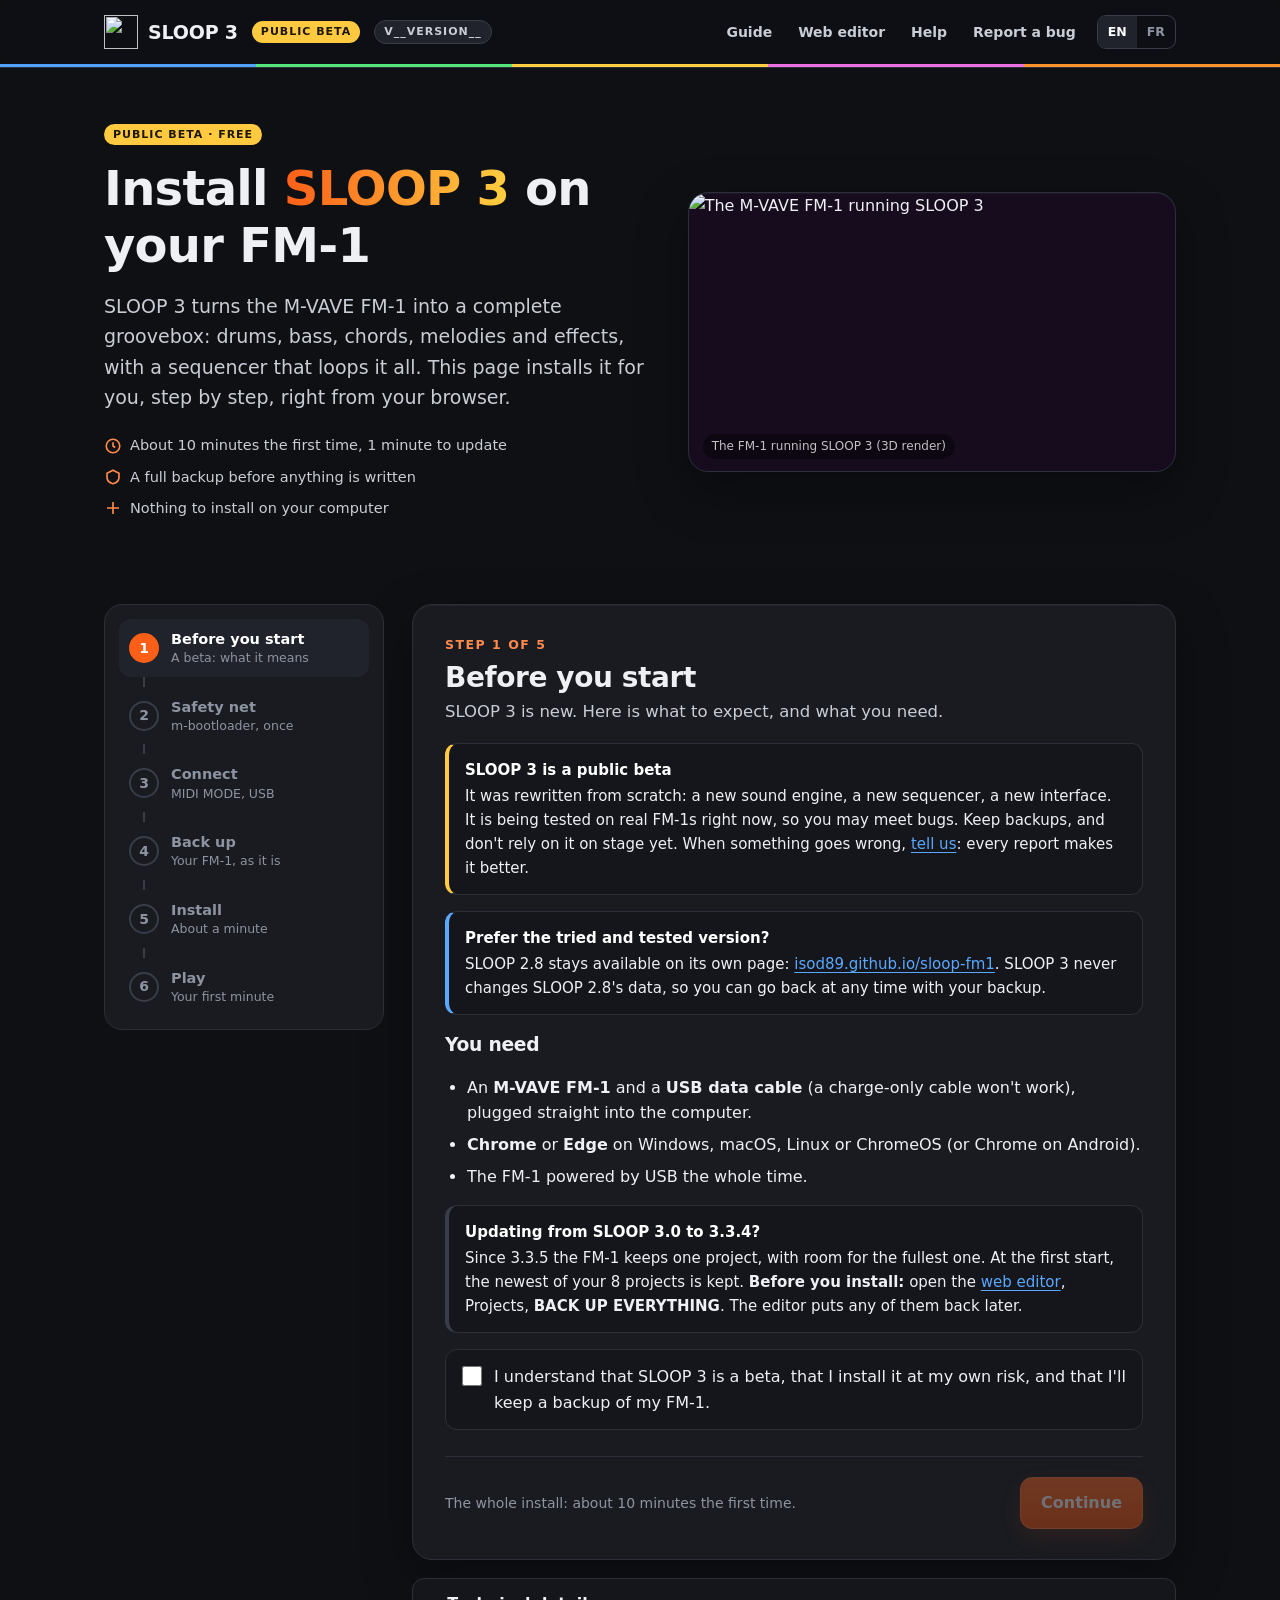
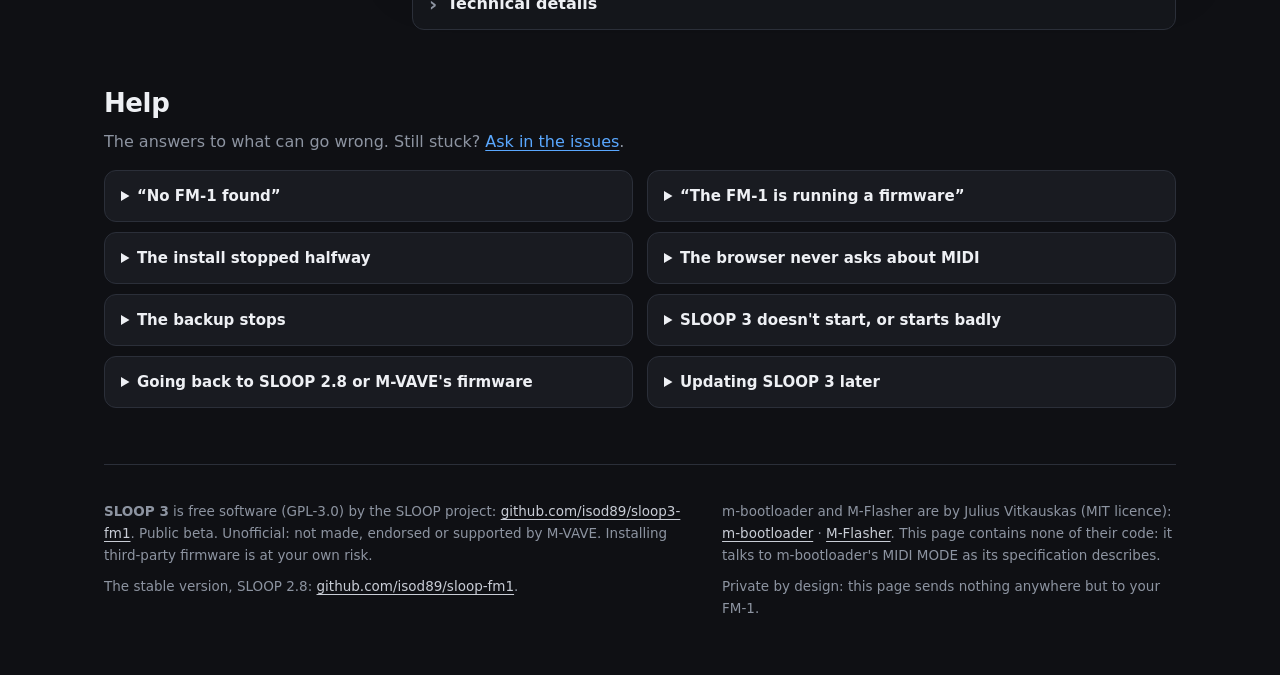
==== web/installer.tmpl.html @ f28964db "SLOOP 3.3.6: the public beta SLOOP 3, a free groovebox firmware for the M-VAVE FM-1, rewritten from " ====
<!doctype html>
<html lang="en"><head><meta charset="utf-8"><meta name="viewport" content="width=device-width,initial-scale=1">
<title>Install SLOOP 3 · public beta · M-VAVE FM-1</title>
<meta name="description" content="Install SLOOP 3, the free groovebox firmware for the M-VAVE FM-1, from your browser in a few guided steps.">
<meta name="theme-color" content="#0f1014">
<link rel="icon" href="[data-uri]">
<style>
:root{--bg:#0f1014;--bg2:#14161b;--panel:#191b21;--panel2:#20232b;--line:#2b2f39;--line2:#383d49;--ink:#eef0f4;--ink2:#c9cdd6;--dim:#8d94a1;
--acc:#fd5f18;--acc2:#ff8a4c;--ok:#3ddc84;--warn:#ffc940;--bad:#ff5d5d;--blue:#5aa8ff;--c1:#52a1ff;--c2:#52e67b;--c3:#ffcf40;--c4:#ec6ee1;--c5:#ff9229;
--r:14px;--sh:0 1px 0 rgba(255,255,255,.04) inset,0 18px 50px rgba(0,0,0,.35)}
*{box-sizing:border-box}
html{scroll-behavior:smooth;scroll-padding-top:84px}
body{margin:0;background:var(--bg);color:var(--ink);font:16px/1.6 Inter,system-ui,-apple-system,"Segoe UI",Roboto,sans-serif;-webkit-font-smoothing:antialiased}
a{color:var(--blue);text-underline-offset:3px}
a:hover{color:#8cc3ff}
:focus-visible{outline:3px solid var(--blue);outline-offset:2px;border-radius:8px}
code,kbd{font:13.5px ui-monospace,"SF Mono",Consolas,monospace;background:var(--panel2);border-radius:6px;padding:1px 6px}
kbd{border:1px solid var(--line2);border-bottom-width:3px;font-weight:700;color:#fff;font-family:Inter,system-ui,sans-serif;font-size:13px;letter-spacing:.03em}
h1,h2,h3{letter-spacing:-.015em;line-height:1.2}
p{margin:10px 0}ol,ul{padding-left:22px;margin:10px 0}li{margin:6px 0}
.dim{color:var(--dim)}.small{font-size:14px}.hide{display:none!important}
.wrap{max-width:1120px;margin:0 auto;padding:0 24px}
/* ---- the top bar */
.top{position:sticky;top:0;z-index:20;background:rgba(15,16,20,.86);backdrop-filter:saturate(1.4) blur(12px);-webkit-backdrop-filter:saturate(1.4) blur(12px);border-bottom:1px solid var(--line)}
.top .wrap{display:flex;align-items:center;gap:14px;height:64px}
.brand{display:flex;align-items:center;gap:10px;white-space:nowrap;color:var(--ink);text-decoration:none;font-weight:800;font-size:19px;letter-spacing:-.01em}
.brand img{width:34px;height:34px}
.badge{white-space:nowrap;display:inline-flex;align-items:center;font-size:11px;font-weight:800;letter-spacing:.09em;text-transform:uppercase;border-radius:999px;padding:3px 9px;line-height:1.4}
.badge.beta{background:var(--warn);color:#1d1600}.badge.ver{background:var(--panel2);color:var(--ink2);border:1px solid var(--line2)}
.top nav{margin-left:auto;display:flex;align-items:center;gap:4px}
.top nav a{color:var(--ink2);text-decoration:none;font-size:14px;font-weight:600;padding:8px 11px;border-radius:9px}
.top nav a:hover{background:var(--panel2);color:#fff}
.lang{display:flex;border:1px solid var(--line2);border-radius:9px;overflow:hidden;margin-left:6px}
.lang button{all:unset;cursor:pointer;font-size:12.5px;font-weight:800;padding:6px 10px;color:var(--dim)}
.lang button[aria-pressed=true]{background:var(--panel2);color:#fff}
@media(max-width:860px){.top nav a.opt{display:none}}
@media(max-width:480px){.top .badge.ver{display:none}.top .wrap{gap:10px;padding:0 16px}}
.stripe{height:3px;background:linear-gradient(90deg,var(--c1) 0 20%,var(--c2) 20% 40%,var(--c3) 40% 60%,var(--c4) 60% 80%,var(--c5) 80%)}
/* ---- the hero */
.hero{display:grid;grid-template-columns:1.05fr .95fr;gap:44px;align-items:center;padding:52px 0 34px}
.hero h1{font-size:48px;margin:14px 0 0;font-weight:800}
.hero h1 span{background:linear-gradient(90deg,var(--acc),var(--c3));-webkit-background-clip:text;background-clip:text;color:transparent}
.hero .lead{font-size:19px;color:var(--ink2);margin:16px 0 0;max-width:34em}
.facts{display:flex;flex-wrap:wrap;gap:8px 18px;margin:22px 0 0;padding:0;list-style:none;color:var(--ink2);font-size:14.5px}
.facts li{display:flex;align-items:center;gap:8px;margin:0}
.facts svg{color:var(--acc2)}
.shot{position:relative;border-radius:20px;overflow:hidden;border:1px solid var(--line);box-shadow:var(--sh);aspect-ratio:1000/574;background:#160c1e}
.shot img{display:block;width:100%;height:100%;object-fit:cover}
.shot .cap{position:absolute;left:14px;bottom:12px;font-size:12px;color:rgba(255,255,255,.75);background:rgba(0,0,0,.45);padding:3px 9px;border-radius:999px}
@media(max-width:900px){.hero{grid-template-columns:1fr;gap:28px;padding-top:34px}.hero h1{font-size:38px}}
/* ---- the system check */
.checks{display:flex;flex-wrap:wrap;gap:10px;margin:24px 0 0}
.chk{display:inline-flex;align-items:center;gap:8px;font-size:13.5px;font-weight:600;border:1px solid var(--line2);background:var(--panel);border-radius:999px;padding:6px 13px 6px 9px;color:var(--ink2)}
.chk i{width:18px;height:18px;border-radius:50%;display:grid;place-items:center;font-style:normal;font-size:11px;font-weight:900;color:#06200f;background:var(--ok)}
.chk.no i{background:var(--bad);color:#2a0606}.chk.no{border-color:#6b2a2a;color:#ffd6d6}
.blocker{margin:18px 0 0;border:1px solid #6b2a2a;background:#241315;border-radius:var(--r);padding:16px 18px}
.blocker b{color:#ffb3b3}
/* ---- the wizard */
.wizard{display:grid;grid-template-columns:280px 1fr;gap:28px;align-items:start;margin:26px 0 10px}
.rail{position:sticky;top:88px;list-style:none;margin:0;padding:14px;background:var(--panel);border:1px solid var(--line);border-radius:18px}
.rail li{margin:0}
.rail button{all:unset;box-sizing:border-box;display:flex;gap:12px;align-items:center;width:100%;padding:11px 10px;border-radius:12px;cursor:pointer;color:var(--dim)}
.rail button:disabled{cursor:default}
.rail button:not(:disabled):hover{background:var(--panel2)}
.rail .n{flex:none;width:30px;height:30px;border-radius:50%;display:grid;place-items:center;font-weight:800;font-size:14px;border:2px solid var(--line2);color:var(--dim)}
.rail .t{font-weight:700;font-size:14.5px;line-height:1.25}.rail .t small{display:block;font-weight:500;font-size:12.5px;color:var(--dim);margin-top:2px}
.rail li.now button{background:var(--panel2);color:#fff}.rail li.now .n{border-color:var(--acc);color:#fff;background:var(--acc)}
.rail li.done button{color:var(--ink2)}.rail li.done .n{border-color:var(--ok);background:var(--ok);color:#06200f}
.rail li.done .n::before{content:"✓"}.rail li.done .n span{display:none}
.rail .line{width:2px;height:10px;background:var(--line2);margin:0 0 0 24px}
@media(max-width:900px){.wizard{grid-template-columns:1fr}.rail{position:static;display:flex;overflow-x:auto;gap:4px;padding:8px}.rail .line{display:none}.rail button{padding:8px}.rail .t small{display:none}.rail .t{font-size:13px;white-space:nowrap}}
.pane{background:var(--panel);border:1px solid var(--line);border-radius:20px;padding:30px 32px;box-shadow:var(--sh);min-height:420px;animation:in .25s ease}
@keyframes in{from{opacity:0;transform:translateY(6px)}to{opacity:1;transform:none}}
.pane .eyebrow{font-size:12.5px;font-weight:800;letter-spacing:.12em;text-transform:uppercase;color:var(--acc2)}
.pane h2{font-size:28px;margin:6px 0 4px;font-weight:800}
.pane .sub{color:var(--ink2);margin:0 0 18px;font-size:16.5px}
@media(max-width:600px){.pane{padding:22px 18px}.pane h2{font-size:24px}}
.foot{display:flex;flex-wrap:wrap;gap:10px;align-items:center;justify-content:space-between;margin-top:26px;padding-top:20px;border-top:1px solid var(--line)}
.foot .right{display:flex;gap:10px;margin-left:auto}
/* buttons */
.btn{font:inherit;font-size:16px;font-weight:700;border-radius:12px;padding:12px 20px;cursor:pointer;border:1px solid var(--line2);background:var(--panel2);color:var(--ink);display:inline-flex;align-items:center;gap:9px;text-decoration:none;transition:filter .15s,transform .05s,background .15s}
.btn:hover:not(:disabled){filter:brightness(1.18);color:var(--ink)}.btn:active:not(:disabled){transform:translateY(1px)}
.btn.primary{background:linear-gradient(180deg,#ff6a26,#f05410);border-color:#ff7a3d;color:#fff;box-shadow:0 8px 24px rgba(253,95,24,.25)}
.btn.primary:hover:not(:disabled){color:#fff}
.btn.big{font-size:18px;padding:16px 28px;border-radius:14px}
.btn.ghost{background:transparent;border-color:transparent;color:var(--ink2)}.btn.ghost:hover:not(:disabled){background:var(--panel2)}
.btn:disabled{opacity:.38;cursor:not-allowed}
/* notes and lists */
.note{border-radius:12px;padding:14px 16px;margin:16px 0;background:var(--bg2);border:1px solid var(--line);border-left:4px solid var(--line2);font-size:15px}
.note.warn{border-left-color:var(--warn)}.note.safe{border-left-color:var(--ok)}.note.info{border-left-color:var(--blue)}.note.bad{border-left-color:var(--bad);background:#1d1214}
.note>b:first-child{color:#fff;display:block;margin-bottom:2px}
.note ul{margin:6px 0 0}
.steps{counter-reset:s;list-style:none;padding:0;margin:14px 0}
.steps>li{counter-increment:s;position:relative;padding:0 0 0 44px;margin:14px 0}
.steps>li::before{content:counter(s);position:absolute;left:0;top:0;width:28px;height:28px;border-radius:9px;background:var(--panel2);border:1px solid var(--line2);display:grid;place-items:center;font-weight:800;font-size:14px;color:var(--ink2)}
.check{display:flex;gap:12px;align-items:flex-start;padding:14px 16px;border:1px solid var(--line);border-radius:12px;background:var(--bg2);margin:10px 0;cursor:pointer}
.check:hover{border-color:var(--line2)}
.check input{width:20px;height:20px;margin:2px 0 0;accent-color:var(--acc);flex:none}
.choices{display:grid;grid-template-columns:1fr 1fr;gap:14px;margin:18px 0}
@media(max-width:640px){.choices{grid-template-columns:1fr}}
.choice{all:unset;box-sizing:border-box;cursor:pointer;border:1px solid var(--line2);background:var(--bg2);border-radius:16px;padding:18px 18px 16px;display:block;transition:border-color .15s,background .15s}
.choice:hover{border-color:var(--acc2)}.choice[aria-pressed=true]{border-color:var(--acc);background:#22160f}
.choice b{display:block;font-size:17px;color:#fff;margin-bottom:4px}.choice span{color:var(--ink2);font-size:14.5px}
.choice .ico{width:36px;height:36px;border-radius:10px;display:grid;place-items:center;margin-bottom:12px;background:var(--panel2);font-size:18px}
.media{display:grid;grid-template-columns:1fr 1fr;gap:22px;align-items:center;margin:8px 0}
@media(max-width:760px){.media{grid-template-columns:1fr}}
.media img{width:100%;border-radius:14px;border:1px solid var(--line);display:block}
.ways{display:grid;gap:12px;margin:12px 0}
.way{border:1px solid var(--line);background:var(--bg2);border-radius:14px;padding:16px 18px}
.way.rec{border-color:#2c6a45}
.way .tag{font-size:11.5px;font-weight:800;letter-spacing:.09em;text-transform:uppercase;color:var(--dim)}.way.rec .tag{color:var(--ok)}
.way h3{margin:4px 0 6px;font-size:17px}
.links{display:flex;flex-wrap:wrap;gap:8px;margin:8px 0}
.links a{border:1px solid var(--line2);border-radius:9px;padding:6px 12px;text-decoration:none;font-size:14px;font-weight:600;color:var(--ink)}
.links a:hover{border-color:var(--blue)}
details.more{margin:12px 0;border:1px solid var(--line);border-radius:12px;background:var(--bg2)}
details.more>summary{cursor:pointer;padding:12px 16px;font-weight:700;list-style:none;display:flex;align-items:center;gap:10px}
details.more>summary::before{content:"›";font-size:20px;line-height:1;transition:transform .15s;color:var(--dim)}
details.more[open]>summary::before{transform:rotate(90deg)}
details.more>div{padding:0 16px 14px}
/* the device card, the progress */
.device{display:flex;gap:16px;align-items:center;border:1px solid #2c6a45;background:#11201a;border-radius:14px;padding:14px 16px;margin:16px 0}
.device .dot{width:12px;height:12px;border-radius:50%;background:var(--ok);box-shadow:0 0 0 5px rgba(61,220,132,.18);flex:none}
.device b{color:#fff}.device .meta{color:var(--ink2);font-size:14px}
.wait{display:flex;gap:14px;align-items:center;border:1px dashed var(--line2);border-radius:14px;padding:14px 16px;margin:16px 0;color:var(--ink2)}
.spin{width:22px;height:22px;border-radius:50%;border:3px solid var(--line2);border-top-color:var(--acc);animation:sp 0.9s linear infinite;flex:none}
@keyframes sp{to{transform:rotate(360deg)}}
.status{margin:16px 0 0;font-weight:600;min-height:1.6em;color:var(--ink2)}
.status.ok{color:var(--ok)}.status.bad{color:var(--bad)}
.prog{margin:18px 0 6px}
.prog .row{display:flex;justify-content:space-between;font-size:14px;color:var(--ink2);margin-bottom:8px;font-variant-numeric:tabular-nums}
.prog .row b{color:#fff;font-size:15px}
.bar{height:12px;background:var(--panel2);border-radius:99px;overflow:hidden;border:1px solid var(--line)}
.bar>div{height:100%;width:0;background:linear-gradient(90deg,var(--acc),var(--c3));border-radius:99px;transition:width .25s}
.phases{display:flex;gap:8px;margin:14px 0 0;flex-wrap:wrap}
.phase{font-size:13px;font-weight:700;border:1px solid var(--line2);border-radius:999px;padding:5px 12px;color:var(--dim)}
.phase.now{border-color:var(--acc);color:#fff;background:#2a170d}.phase.done{border-color:#2c6a45;color:var(--ok)}
.summary{display:grid;grid-template-columns:auto 1fr;gap:6px 18px;border:1px solid var(--line);border-radius:14px;padding:16px 18px;background:var(--bg2);margin:14px 0;font-size:15px}
.summary dt{color:var(--dim)}.summary dd{margin:0;color:#fff;font-weight:600}
.big-ok{width:76px;height:76px;border-radius:50%;background:var(--ok);display:grid;place-items:center;margin:4px 0 14px;box-shadow:0 0 0 10px rgba(61,220,132,.14)}
.big-ok svg{width:40px;height:40px;color:#06200f}
.cards{display:grid;grid-template-columns:repeat(3,1fr);gap:12px;margin:16px 0}
@media(max-width:760px){.cards{grid-template-columns:1fr}}
.card{border:1px solid var(--line);background:var(--bg2);border-radius:14px;padding:16px}
.card b{display:block;color:#fff;margin-bottom:4px}.card p{margin:0;color:var(--ink2);font-size:14.5px}
#log{background:#0b0c0f;border:1px solid var(--line);border-radius:10px;padding:12px 14px;max-height:240px;overflow:auto;white-space:pre-wrap;font:12.5px/1.55 ui-monospace,Consolas,monospace;color:#b9bec9;margin-top:8px}
#log .ok{color:var(--ok)}#log .bad{color:var(--bad)}
/* help, footer */
.help{margin:46px 0 0}
.help h2{font-size:26px;margin:0 0 4px}
.faq{display:grid;grid-template-columns:1fr 1fr;gap:10px 14px;margin:16px 0}
@media(max-width:760px){.faq{grid-template-columns:1fr}}
.faq details{border:1px solid var(--line);background:var(--panel);border-radius:12px;padding:0}
.faq summary{cursor:pointer;padding:13px 16px;font-weight:700;font-size:15px}
.faq details>div{padding:0 16px 14px;color:var(--ink2);font-size:15px}
footer{margin:56px 0 0;border-top:1px solid var(--line);padding:26px 0 46px;color:var(--dim);font-size:13.5px}
footer .cols{display:grid;grid-template-columns:1.3fr 1fr;gap:28px}
@media(max-width:760px){footer .cols{grid-template-columns:1fr}}
footer a{color:var(--ink2)}
.toast{position:fixed;left:50%;bottom:22px;transform:translateX(-50%);background:#2a170d;border:1px solid var(--acc);color:#fff;font-weight:600;padding:12px 18px;border-radius:12px;box-shadow:var(--sh);z-index:50;max-width:92vw}
</style></head><body>

<header class="top"><div class="wrap">
<a class="brand" href="#top"><img src="[data-uri]" alt="">SLOOP 3</a>
<span class="badge beta" data-t="beta">Public beta</span><span class="badge ver">v__VERSION__</span>
<nav aria-label="Links">
<a class="opt" href="https://github.com/isod89/sloop3-fm1/blob/main/docs/GUIDE.md" data-t="navGuide">Guide</a>
<a class="opt" href="https://isod89.github.io/sloop3-fm1/editor.html" data-t="navEditor">Web editor</a>
<a class="opt" href="#help" data-t="navHelp">Help</a>
<a class="opt" href="https://github.com/isod89/sloop3-fm1/issues/new/choose" data-t="navBug">Report a bug</a>
<div class="lang" role="group" aria-label="Language"><button id="lang-en" aria-pressed="true">EN</button><button id="lang-fr" aria-pressed="false">FR</button></div>
</nav>
</div><div class="stripe"></div></header>

<main class="wrap" id="top">
<section class="hero">
<div>
<span class="badge beta" data-t="heroBadge">Public beta · free</span>
<h1 data-t="heroTitle">Install <span>SLOOP 3</span> on your FM-1</h1>
<p class="lead" data-t="heroLead">SLOOP 3 turns the M-VAVE FM-1 into a complete groovebox: drums, bass, chords, melodies and effects, with a sequencer that loops it all. This page installs it for you, step by step, right from your browser.</p>
<ul class="facts">
<li><svg width="18" height="18" viewBox="0 0 24 24" fill="none" stroke="currentColor" stroke-width="2.2"><circle cx="12" cy="12" r="9"/><path d="M12 7v5l3 2"/></svg><span data-t="fact1">About 10 minutes the first time, 1 minute to update</span></li>
<li><svg width="18" height="18" viewBox="0 0 24 24" fill="none" stroke="currentColor" stroke-width="2.2"><path d="M12 3l8 4v5c0 5-3.5 8-8 9-4.5-1-8-4-8-9V7z"/></svg><span data-t="fact2">A full backup before anything is written</span></li>
<li><svg width="18" height="18" viewBox="0 0 24 24" fill="none" stroke="currentColor" stroke-width="2.2"><path d="M4 12h16M12 4v16"/></svg><span data-t="fact3">Nothing to install on your computer</span></li>
</ul>
<div class="checks" id="checks"></div>
<div class="blocker hide" id="blocker"></div>
</div>
<figure class="shot" style="margin:0"><img src="[data-uri]" alt="The M-VAVE FM-1 running SLOOP 3" data-t-alt="heroAlt"><figcaption class="cap" data-t="heroCap">The FM-1 running SLOOP 3 (3D render)</figcaption></figure>
</section>

<div class="wizard" id="wizard">
<ol class="rail" id="rail">
<li id="st1" class="now"><button data-go="1"><span class="n"><span>1</span></span><span class="t" data-t="r1">Before you start<small>A beta: what it means</small></span></button></li>
<li aria-hidden="true"><div class="line"></div></li>
<li id="st2"><button data-go="2" disabled><span class="n"><span>2</span></span><span class="t" data-t="r2">Safety net<small>m-bootloader, once</small></span></button></li>
<li aria-hidden="true"><div class="line"></div></li>
<li id="st3"><button data-go="3" disabled><span class="n"><span>3</span></span><span class="t" data-t="r3">Connect<small>MIDI MODE, USB</small></span></button></li>
<li aria-hidden="true"><div class="line"></div></li>
<li id="st4"><button data-go="4" disabled><span class="n"><span>4</span></span><span class="t" data-t="r4">Back up<small>Your FM-1, as it is</small></span></button></li>
<li aria-hidden="true"><div class="line"></div></li>
<li id="st5"><button data-go="5" disabled><span class="n"><span>5</span></span><span class="t" data-t="r5">Install<small>About a minute</small></span></button></li>
<li aria-hidden="true"><div class="line"></div></li>
<li id="st6"><button data-go="6" disabled><span class="n"><span>6</span></span><span class="t" data-t="r6">Play<small>Your first minute</small></span></button></li>
</ol>

<div>
<!-- 1 -->
<section class="pane" id="p1" aria-labelledby="h1">
<div class="eyebrow" data-t="e1">Step 1 of 5</div>
<h2 id="h1" data-t="h1">Before you start</h2>
<p class="sub" data-t="s1">SLOOP 3 is new. Here is what to expect, and what you need.</p>
<div class="note warn"><b data-t="betaT">SLOOP 3 is a public beta</b><span data-t="betaB">It was rewritten from scratch: a new sound engine, a new sequencer, a new interface. It is being tested on real FM-1s right now, so you may meet bugs. Keep backups, and don't rely on it on stage yet. When something goes wrong, <a href="https://github.com/isod89/sloop3-fm1/issues/new/choose">tell us</a>: every report makes it better.</span></div>
<div class="note info"><b data-t="stableT">Prefer the tried and tested version?</b><span data-t="stableB">SLOOP 2.8 stays available on its own page: <a href="https://isod89.github.io/sloop-fm1/">isod89.github.io/sloop-fm1</a>. SLOOP 3 never changes SLOOP 2.8's data, so you can go back at any time with your backup.</span></div>
<h3 data-t="needT">You need</h3>
<ul>
<li data-t="need1">An <b>M-VAVE FM-1</b> and a <b>USB data cable</b> (a charge-only cable won't work), plugged straight into the computer.</li>
<li data-t="need2"><b>Chrome</b> or <b>Edge</b> on Windows, macOS, Linux or ChromeOS (or Chrome on Android).</li>
<li data-t="need3">The FM-1 powered by USB the whole time.</li>
</ul>
<div class="note"><b data-t="upT">Updating from SLOOP 3.0 to 3.3.4?</b><span data-t="upB">Since 3.3.5 the FM-1 keeps one project, with room for the fullest one. At the first start, the newest of your 8 projects is kept. <b>Before you install:</b> open the <a href="https://isod89.github.io/sloop3-fm1/editor.html">web editor</a>, Projects, <b>BACK UP EVERYTHING</b>. The editor puts any of them back later.</span></div>
<label class="check"><input type="checkbox" id="ok1"><span data-t="ack">I understand that SLOOP 3 is a beta, that I install it at my own risk, and that I'll keep a backup of my FM-1.</span></label>
<div class="foot"><span class="dim small" data-t="time1">The whole install: about 10 minutes the first time.</span><div class="right"><button class="btn primary" id="n1" disabled data-t="cont">Continue</button></div></div>
</section>

<!-- 2 -->
<section class="pane hide" id="p2" aria-labelledby="h2">
<div class="eyebrow" data-t="e2">Step 2 of 5</div>
<h2 id="h2" data-t="h2">The safety net: m-bootloader</h2>
<p class="sub" data-t="s2">SLOOP 3 installs through m-bootloader, a small free program that sits under the firmware. If an install is ever interrupted, your FM-1 opens a recovery menu instead of getting stuck. You set it up once.</p>
<div class="media">
<img src="[data-uri]" alt="The PLAY button of the FM-1" data-t-alt="playAlt">
<div>
<h3 style="margin-top:0" data-t="haveT">Is it already there? Check in 10 seconds</h3>
<ol class="steps">
<li data-t="have1">Switch the FM-1 <b>off</b>.</li>
<li data-t="have2">Hold <kbd>PLAY</kbd> and switch it <b>on</b>. Keep holding about a second.</li>
<li data-t="have3">A menu with <b>BOOT APP</b>, <b>DOWNLOAD MODE</b> and <b>MIDI MODE</b>? Then it's there.</li>
</ol>
</div></div>
<div class="choices" role="group" aria-label="m-bootloader">
<button class="choice" id="mbYes" aria-pressed="false"><div class="ico">✓</div><b data-t="yesT">I see the menu</b><span data-t="yesB">m-bootloader is installed. Go on to connect.</span></button>
<button class="choice" id="mbNo" aria-pressed="false"><div class="ico">?</div><b data-t="noT">No menu, or not sure</b><span data-t="noB">Set up m-bootloader first. We'll walk you through it.</span></button>
</div>
<div id="mbGuide" class="hide">
<div class="ways">
<div class="way rec">
<span class="tag" data-t="w1tag">Recommended · Windows, macOS, Linux</span>
<h3 data-t="w1T">With M-Flasher</h3>
<div class="links"><a href="https://github.com/jvitkauskas/m-flasher/releases/latest" target="_blank" rel="noopener">M-Flasher ↗</a><a href="https://github.com/jvitkauskas/m-bootloader/releases/latest" target="_blank" rel="noopener">m-bootloader (fm1-uboot.boot) ↗</a></div>
<ol class="steps">
<li data-t="w1a">Download <b>M-Flasher</b> and <code>fm1-uboot.boot</code> (links above). <span class="dim small">Windows: run <code>M-Flasher.exe</code> as administrator (it isn't signed: <i>More info → Run anyway</i>). macOS: <i>System Settings → Privacy &amp; Security → Open Anyway</i>.</span></li>
<li data-t="w1b">Connect the FM-1 and click <b>DOWNLOAD MODE</b> in M-Flasher (or, with SLOOP 2.8 running, hold <kbd>OCT-</kbd> and <kbd>OCT+</kbd> for 5 seconds). The screen doesn't change; the computer sees a disk named <code>WL82 UBOOT1.00</code>. <b>If Windows offers to format it, click Cancel.</b></li>
<li data-t="w1c"><b>Back up</b> the whole FM-1 with M-Flasher and keep the file: it brings your FM-1 back exactly as it is today.</li>
<li data-t="w1d">Install the bootloader with <code>fm1-uboot.boot</code>. Only the boot area is written: your current firmware stays.</li>
<li data-t="w1e">Switch the FM-1 off and on while holding <kbd>PLAY</kbd>: the menu appears.</li>
</ol>
</div>
<div class="way">
<span class="tag" data-t="w2tag">Alternative · FM-1 on M-VAVE's own firmware</span>
<h3 data-t="w2T">With M-VAVE's M-UPGRADE app</h3>
<p data-t="w2a">Download <code>fm1-uboot.fwsc</code> from the <a href="https://github.com/jvitkauskas/m-bootloader/releases/latest" target="_blank" rel="noopener">latest m-bootloader release</a>, open it in M-UPGRADE (close other MIDI apps first) and start the upgrade. It writes only the bootloader. If in doubt, prefer M-Flasher, which also makes the full backup.</p>
</div>
</div>
<div class="note warn"><b data-t="mbWarnT">Good to know</b><ul data-t="mbWarnB"><li>Keep the power on while the bootloader is written.</li><li>Newer FM-1s may have another flash chip, the <b>UCUN UC25HQ80</b> (JEDEC <code>0xB36014</code>), on which m-bootloader is little tested. If M-Flasher reports it, read the <a href="https://github.com/jvitkauskas/m-bootloader#status">status notes</a> first.</li><li>M-VAVE's official updates put their own bootloader back: after one, do this step again.</li></ul></div>
<button class="btn" id="mbDone" data-t="mbDone">Done: I see the menu now</button>
</div>
<div class="foot"><button class="btn ghost" data-back="1" data-t="back">← Back</button><div class="right"><button class="btn primary" id="n2" disabled data-t="cont">Continue</button></div></div>
</section>

<!-- 3 -->
<section class="pane hide" id="p3" aria-labelledby="h3">
<div class="eyebrow" data-t="e3">Step 3 of 5</div>
<h2 id="h3" data-t="h3">Connect your FM-1</h2>
<p class="sub" data-t="s3">Start the FM-1 in MIDI MODE, plug it in, and let this page find it.</p>
<ol class="steps">
<li data-t="c1">Switch the FM-1 off, then on while holding <kbd>PLAY</kbd>.</li>
<li data-t="c2">In the menu, choose <b>MIDI MODE</b> with <kbd>OCT-</kbd> / <kbd>OCT+</kbd>, then press <kbd>PLAY</kbd>. The screen asks you to connect USB.</li>
<li data-t="c3">Plug it into the computer with the USB cable, then click <b>Connect</b>. When the browser asks to control your MIDI devices, click <b>Allow</b>.</li>
</ol>
<div class="buttons"><button class="btn primary big" id="con" data-t="connect">Connect</button></div>
<div class="wait hide" id="waiting"><div class="spin"></div><div><b data-t="waitT">Looking for your FM-1…</b><div class="small dim" data-t="waitB">Keep it in MIDI MODE and plugged in. It's found automatically as soon as it appears.</div></div></div>
<div class="device hide" id="device"><div class="dot"></div><div><b data-t="devT">FM-1 connected</b><div class="meta" id="devMeta"></div></div></div>
<div class="status" id="status" role="status" aria-live="polite"></div>
<div class="note bad hide" id="err3"></div>
<div class="foot"><button class="btn ghost" data-back="2" data-t="back">← Back</button><div class="right"><button class="btn primary" id="n3" disabled data-t="cont">Continue</button></div></div>
</section>

<!-- 4 -->
<section class="pane hide" id="p4" aria-labelledby="h4">
<div class="eyebrow" data-t="e4">Step 4 of 5</div>
<h2 id="h4" data-t="h4">Back up your FM-1</h2>
<p class="sub" data-t="s4">A copy of the whole FM-1 (1 MB), saved to your downloads. Nothing is written. With this file, your FM-1 can always come back exactly as it is now.</p>
<div class="buttons"><button class="btn primary big" id="bak" data-t="backup">Back up my FM-1</button></div>
<div class="prog hide" id="bprog"><div class="row"><b id="bpct">0 %</b><span id="beta"></span></div><div class="bar"><div id="bfill"></div></div></div>
<div class="device hide" id="bdone"><div class="dot"></div><div><b data-t="bdoneT">Backup saved</b><div class="meta" id="bname"></div></div></div>
<div class="note bad hide" id="err4"></div>
<label class="check"><input type="checkbox" id="haveBak"><span data-t="haveBak">I already have a full backup of this FM-1, made with M-Flasher.</span></label>
<div class="foot"><button class="btn ghost" data-back="3" data-t="back">← Back</button><div class="right"><button class="btn primary" id="n4" disabled data-t="cont">Continue</button></div></div>
</section>

<!-- 5 -->
<section class="pane hide" id="p5" aria-labelledby="h5">
<div class="eyebrow" data-t="e5">Step 5 of 5</div>
<h2 id="h5" data-t="h5">Install SLOOP 3</h2>
<p class="sub" data-t="s5">About a minute. The FM-1 first checks the whole package, without erasing anything, then writes it.</p>
<dl class="summary"><dt data-t="sumFw">Firmware</dt><dd>SLOOP 3 v__VERSION__ <span class="badge beta" data-t="beta">Public beta</span></dd><dt data-t="sumDev">Device</dt><dd id="sumDev">—</dd><dt data-t="sumBak">Backup</dt><dd id="sumBak">—</dd></dl>
<div class="note warn"><b data-t="keepT">During the install</b><span data-t="keepB">Don't unplug the FM-1, and keep this tab in front: browsers slow down tabs in the background.</span></div>
<div class="buttons"><button class="btn primary big" id="go" disabled data-t="install">Install SLOOP 3</button></div>
<div class="prog hide" id="iprog"><div class="row"><b id="ipct">0 %</b><span id="ieta"></span></div><div class="bar"><div id="fill"></div></div>
<div class="phases"><span class="phase" id="ph1" data-t="ph1">1 · Checking (nothing erased)</span><span class="phase" id="ph2" data-t="ph2">2 · Writing</span><span class="phase" id="ph3" data-t="ph3">3 · Restarting</span></div></div>
<div class="note bad hide" id="err5"></div>
<div class="foot"><button class="btn ghost" data-back="4" id="b5" data-t="back">← Back</button></div>
</section>

<!-- 6 -->
<section class="pane hide" id="p6" aria-labelledby="h6">
<div class="big-ok"><svg viewBox="0 0 24 24" fill="none" stroke="currentColor" stroke-width="3" stroke-linecap="round" stroke-linejoin="round"><path d="M5 12.5l4.5 4.5L19 7.5"/></svg></div>
<h2 id="h6" data-t="h6">SLOOP 3 is installed</h2>
<p class="sub" data-t="s6">The FM-1 restarts on SLOOP 3 and the sailboat logo draws itself in. Turn <b>MASTER</b> up gently, and have fun.</p>
<div class="cards">
<div class="card"><b data-t="f1T">Sounds</b><p data-t="f1B"><kbd>ALGORITHM</kbd> picks the track (synths 1–4, drums 5). <kbd>PRESETS</kbd> opens SOUNDS, every sound by category.</p></div>
<div class="card"><b data-t="f2T">Record</b><p data-t="f2B"><kbd>PLAY</kbd>, then <kbd>REC</kbd>, and play the keys. Hold <kbd>EDIT</kbd> + <kbd>OCT-</kbd> to undo.</p></div>
<div class="card"><b data-t="f3T">Play live</b><p data-t="f3B">Hold <kbd>FX</kbd> and play a key: an effect. Hold <kbd>HOME</kbd>: open, new, save light up.</p></div>
</div>
<div class="buttons" style="display:flex;flex-wrap:wrap;gap:10px">
<a class="btn primary" href="https://isod89.github.io/sloop3-fm1/editor.html" data-t="openEd">Open the web editor</a>
<a class="btn" href="https://github.com/isod89/sloop3-fm1/blob/main/docs/GUIDE.md" data-t="readGuide">Read the guide</a>
<a class="btn" href="https://github.com/isod89/sloop3-fm1/issues/new/choose" data-t="report">Report a bug</a>
</div>
<div class="note info"><b data-t="from28T">Coming from SLOOP 2.8?</b><span data-t="from28B">At its first start, SLOOP 3 opens what SLOOP 2.8 left: your sections become patterns, and your presets, favourites, samples, SYN kits, FM6 bank and settings come along. SLOOP 2.8's data is only read, never written.</span></div>
</section>

<details class="more" style="margin-top:18px"><summary data-t="details">Technical details</summary><div><div id="log"></div></div></details>
</div>
</div>

<section class="help" id="help">
<h2 data-t="helpT">Help</h2>
<p class="dim" data-t="helpS">The answers to what can go wrong. Still stuck? <a href="https://github.com/isod89/sloop3-fm1/issues/new/choose">Ask in the issues</a>.</p>
<div class="faq">
<details><summary data-t="q1">“No FM-1 found”</summary><div data-t="a1">Check that the FM-1 shows MIDI MODE (step 3), and that the cable carries data: try another cable or USB port, without a hub. Close other apps that use MIDI (M-UPGRADE, editors, music software), then click Connect again.</div></details>
<details><summary data-t="q2">“The FM-1 is running a firmware”</summary><div data-t="a2">It started SLOOP, or another firmware, instead of the menu. Switch it off, then on while holding <kbd>PLAY</kbd> about a second. If no menu appears, m-bootloader isn't installed yet (step 2).</div></details>
<details><summary data-t="q3">The install stopped halfway</summary><div data-t="a3">Nothing is lost. Nothing is erased before the whole package has been checked. If it stops while writing, m-bootloader sees an incomplete firmware at the next start and opens its menu by itself: reload this page and install again.</div></details>
<details><summary data-t="q4">The browser never asks about MIDI</summary><div data-t="a4">Use Chrome or Edge. Click the icon left of the address, open the site settings, and allow MIDI devices. Then reload the page.</div></details>
<details><summary data-t="q5">The backup stops</summary><div data-t="a5">Some m-bootloader versions don't answer reads. Make the backup with M-Flasher instead (step 2), then tick “I already have a full backup”.</div></details>
<details><summary data-t="q6">SLOOP 3 doesn't start, or starts badly</summary><div data-t="a6">Hold <kbd>OCT-</kbd> while switching on: <b>RESCUE</b>. <kbd>PLAY</kbd> starts with an empty project (your saved project is kept). Or hold <kbd>PLAY</kbd> for m-bootloader's menu and install again. Then tell us what the screen showed.</div></details>
<details><summary data-t="q7">Going back to SLOOP 2.8 or M-VAVE's firmware</summary><div data-t="a7">Restore your backup with M-Flasher (hold <kbd>REC</kbd> while switching on for download mode). It brings the FM-1 back exactly as it was when you made it. Projects made with SLOOP 3 since then are not in it: save them as files with the web editor first.</div></details>
<details><summary data-t="q8">Updating SLOOP 3 later</summary><div data-t="a8">Open this page again: steps 3 to 5, about a minute. Your project and your sounds stay.</div></details>
</div>
</section>

<footer><div class="cols">
<div><p data-t="foot1"><b>SLOOP 3</b> is free software (GPL-3.0) by the SLOOP project: <a href="https://github.com/isod89/sloop3-fm1">github.com/isod89/sloop3-fm1</a>. Public beta. Unofficial: not made, endorsed or supported by M-VAVE. Installing third-party firmware is at your own risk.</p>
<p data-t="foot2">The stable version, SLOOP 2.8: <a href="https://github.com/isod89/sloop-fm1">github.com/isod89/sloop-fm1</a>.</p></div>
<div><p data-t="foot3">m-bootloader and M-Flasher are by Julius Vitkauskas (MIT licence): <a href="https://github.com/jvitkauskas/m-bootloader">m-bootloader</a> · <a href="https://github.com/jvitkauskas/m-flasher">M-Flasher</a>. This page contains none of their code: it talks to m-bootloader's MIDI MODE as its specification describes.</p>
<p data-t="foot4">Private by design: this page sends nothing anywhere but to your FM-1.</p></div>
</div></footer>
</main>
<div class="toast hide" id="toast" role="alert"></div>
<script>
__FWPKG__
const AREA = Uint8Array.from(atob("__AREA__"), c => c.charCodeAt(0));
const VERSION = "__VERSION__";
const W = typeof window !== 'undefined' ? window : {};
/* ---------------------------------------------------------------- the words (English, French) */
const L = {
en: {
  e1: 'Step 1 of 5', e2: 'Step 2 of 5', e3: 'Step 3 of 5', e4: 'Step 4 of 5', e5: 'Step 5 of 5',
  ready: 'Put the FM-1 in MIDI MODE, plug it in, then click Connect.',
  noport: 'No FM-1 in MIDI MODE was found. MIDI devices seen: {n}.',
  noportFix: 'Check that the FM-1 shows MIDI MODE and that the cable carries data. Try another cable or USB port, without a hub, and close other music apps. This page keeps looking.',
  running: 'The FM-1 is running a firmware, not m-bootloader\'s MIDI MODE.',
  runningFix: 'Switch it off, then on while holding PLAY, choose MIDI MODE, press PLAY. It is found automatically. No menu? Set up m-bootloader (step 2).',
  found: 'FM-1 found: ', reading: '. Reading the chip key...', notmb: 'This is not m-bootloader answering. Nothing is sent.',
  mb: 'm-bootloader ', stage: ' (RAM stage)', key: ', chip key 0x', badpkg: 'The package does not check out ({e}). Nothing is sent.',
  fwready: 'Connected. SLOOP 3 is ready for this FM-1 ({n} bytes, encrypted for its chip).',
  devMeta: 'm-bootloader {v} · chip key {k} · flash {f}',
  noans: 'The FM-1 does not answer.', noansFix: 'Switch it off, then on while holding PLAY, choose MIDI MODE, and click Connect again.',
  inst: 'Installing... Do not unplug the FM-1 and keep this tab in front.', check: 'Checking the package', write: 'Writing SLOOP 3',
  done: 'Installed! The FM-1 restarts on SLOOP 3.',
  refused: 'The FM-1 refused the package (code {c}).', intact: ' Nothing was written: the FM-1 is as it was.', refusedFix: 'Switch it off and on in MIDI MODE, reload this page and try again. If it happens again, tell us the code.',
  bstart: 'Backing up the whole flash (1 MB)... Nothing is written.', bdone: 'Backup saved to your downloads: ',
  bfail: 'The backup stopped (no answer at 0x{a}).', bfailFix: 'This m-bootloader may not answer reads. Make the backup with M-Flasher, then tick the box below.',
  nomidi: 'This browser can\'t talk to MIDI devices.', err: 'Error: ', denied: 'MIDI access was not allowed.', deniedFix: 'Click the icon left of the address, allow MIDI devices for this site, and click Connect again.',
  left: '{s} left', kb: '{a} of {b} KB', bakNone: 'Not made here (you have one from M-Flasher)', bakFile: 'Saved: {n}',
  leave: 'SLOOP 3 is being installed. Leaving now interrupts it.', hidden: 'Keep this tab in front while installing: browsers slow down background tabs.',
  chkBrowser: 'Chrome or Edge', chkMidi: 'Web MIDI', chkSecure: 'Secure page', chkNo: 'not available',
  block: '<b>This browser can\'t install SLOOP 3.</b> Open this page in <b>Chrome</b> or <b>Edge</b> on a computer (or Chrome on Android): <code>https://isod89.github.io/sloop3-fm1/</code>',
  beta: 'Public beta', navGuide: 'Guide', navEditor: 'Web editor', navHelp: 'Help', navBug: 'Report a bug'
},
fr: {
  e1: 'Étape 1 sur 5', e2: 'Étape 2 sur 5', e3: 'Étape 3 sur 5', e4: 'Étape 4 sur 5', e5: 'Étape 5 sur 5',
  ready: 'Mets le FM-1 en MIDI MODE, branche-le, puis clique sur Connecter.',
  noport: 'Aucun FM-1 en MIDI MODE trouvé. Appareils MIDI vus : {n}.',
  noportFix: 'Vérifie que le FM-1 affiche MIDI MODE et que le câble transporte des données. Essaie un autre câble ou un autre port USB, sans hub, et ferme les autres logiciels de musique. La page continue de chercher.',
  running: 'Le FM-1 fait tourner un firmware, pas le MIDI MODE de m-bootloader.',
  runningFix: 'Éteins-le, puis rallume-le en tenant PLAY, choisis MIDI MODE, appuie sur PLAY. Il sera trouvé tout seul. Pas de menu ? Installe m-bootloader (étape 2).',
  found: 'FM-1 trouvé : ', reading: '. Lecture de la clé de la puce...', notmb: 'Ce n\'est pas m-bootloader qui répond. Rien n\'est envoyé.',
  mb: 'm-bootloader ', stage: ' (en RAM)', key: ', clé de la puce 0x', badpkg: 'Le paquet n\'est pas valide ({e}). Rien n\'est envoyé.',
  fwready: 'Connecté. SLOOP 3 est prêt pour ce FM-1 ({n} octets, chiffrés pour sa puce).',
  devMeta: 'm-bootloader {v} · clé de la puce {k} · flash {f}',
  noans: 'Le FM-1 ne répond pas.', noansFix: 'Éteins-le, puis rallume-le en tenant PLAY, choisis MIDI MODE, et clique de nouveau sur Connecter.',
  inst: 'Installation... Ne débranche pas le FM-1 et garde cet onglet au premier plan.', check: 'Vérification du paquet', write: 'Écriture de SLOOP 3',
  done: 'Installé ! Le FM-1 redémarre sur SLOOP 3.',
  refused: 'Le FM-1 a refusé le paquet (code {c}).', intact: ' Rien n\'a été écrit : le FM-1 est comme avant.', refusedFix: 'Éteins-le et rallume-le en MIDI MODE, recharge cette page et réessaie. Si ça recommence, donne-nous le code.',
  bstart: 'Sauvegarde de toute la flash (1 Mo)... Rien n\'est écrit.', bdone: 'Sauvegarde enregistrée dans tes téléchargements : ',
  bfail: 'La sauvegarde s\'est arrêtée (pas de réponse à 0x{a}).', bfailFix: 'Ce m-bootloader ne répond peut-être pas aux lectures. Fais la sauvegarde avec M-Flasher, puis coche la case ci-dessous.',
  nomidi: 'Ce navigateur ne sait pas parler aux appareils MIDI.', err: 'Erreur : ', denied: 'L\'accès MIDI n\'a pas été autorisé.', deniedFix: 'Clique sur l\'icône à gauche de l\'adresse, autorise les appareils MIDI pour ce site, et clique de nouveau sur Connecter.',
  left: 'encore {s}', kb: '{a} sur {b} Ko', bakNone: 'Pas faite ici (tu en as une de M-Flasher)', bakFile: 'Enregistrée : {n}',
  leave: 'SLOOP 3 est en cours d\'installation. Quitter maintenant l\'interrompt.', hidden: 'Garde cet onglet au premier plan pendant l\'installation : les navigateurs ralentissent les onglets en arrière-plan.',
  chkBrowser: 'Chrome ou Edge', chkMidi: 'Web MIDI', chkSecure: 'Page sécurisée', chkNo: 'indisponible',
  block: '<b>Ce navigateur ne peut pas installer SLOOP 3.</b> Ouvre cette page dans <b>Chrome</b> ou <b>Edge</b> sur un ordinateur (ou Chrome sur Android) : <code>https://isod89.github.io/sloop3-fm1/</code>',
  beta: 'Bêta publique', navGuide: 'Guide', navEditor: 'Éditeur web', navHelp: 'Aide', navBug: 'Signaler un bug',
  heroBadge: 'Bêta publique · gratuit', heroTitle: 'Installe <span>SLOOP 3</span> sur ton FM-1',
  heroLead: 'SLOOP 3 fait du M-VAVE FM-1 une groovebox complète : batterie, basse, accords, mélodies et effets, avec un séquenceur qui boucle le tout. Cette page l\'installe pour toi, étape par étape, depuis ton navigateur.',
  fact1: 'Environ 10 minutes la première fois, 1 minute pour une mise à jour', fact2: 'Une sauvegarde complète avant toute écriture', fact3: 'Rien à installer sur ton ordinateur',
  heroCap: 'Le FM-1 avec SLOOP 3 (rendu 3D)',
  r1: 'Avant de commencer<small>Une bêta : ce que ça veut dire</small>', r2: 'Le filet de sécurité<small>m-bootloader, une fois</small>', r3: 'Connecter<small>MIDI MODE, USB</small>',
  r4: 'Sauvegarder<small>Ton FM-1, tel qu\'il est</small>', r5: 'Installer<small>Environ une minute</small>', r6: 'Jouer<small>Ta première minute</small>',
  h1: 'Avant de commencer', s1: 'SLOOP 3 est tout neuf. Voici à quoi t\'attendre, et ce qu\'il te faut.',
  betaT: 'SLOOP 3 est une bêta publique', betaB: 'Il a été réécrit de zéro : un nouveau moteur de son, un nouveau séquenceur, une nouvelle interface. Il est testé sur de vrais FM-1 en ce moment, tu peux donc rencontrer des bugs. Garde des sauvegardes, et ne compte pas encore dessus sur scène. Quand quelque chose ne va pas, <a href="https://github.com/isod89/sloop3-fm1/issues/new/choose">dis-le-nous</a> : chaque retour l\'améliore.',
  stableT: 'Tu préfères la version éprouvée ?', stableB: 'SLOOP 2.8 reste disponible sur sa propre page : <a href="https://isod89.github.io/sloop-fm1/">isod89.github.io/sloop-fm1</a>. SLOOP 3 ne modifie jamais les données de SLOOP 2.8 : tu peux revenir en arrière à tout moment avec ta sauvegarde.',
  needT: 'Il te faut', need1: 'Un <b>M-VAVE FM-1</b> et un <b>câble USB de données</b> (un câble de charge seule ne marche pas), branché directement sur l\'ordinateur.',
  need2: '<b>Chrome</b> ou <b>Edge</b> sur Windows, macOS, Linux ou ChromeOS (ou Chrome sur Android).', need3: 'Le FM-1 alimenté par l\'USB tout du long.',
  upT: 'Tu mets à jour depuis SLOOP 3.0 à 3.3.4 ?', upB: 'Depuis la 3.3.5, le FM-1 garde un projet, avec de la place pour le plus plein. Au premier démarrage, le plus récent de tes 8 projets est gardé. <b>Avant d\'installer :</b> ouvre l\'<a href="https://isod89.github.io/sloop3-fm1/editor.html">éditeur web</a>, Projets, <b>TOUT SAUVEGARDER</b>. L\'éditeur remet ensuite n\'importe lequel.',
  ack: 'Je comprends que SLOOP 3 est une bêta, que je l\'installe à mes risques, et que je garderai une sauvegarde de mon FM-1.',
  time1: 'L\'installation complète : environ 10 minutes la première fois.', cont: 'Continuer', back: '← Retour',
  h2: 'Le filet de sécurité : m-bootloader', s2: 'SLOOP 3 s\'installe par m-bootloader, un petit programme libre qui se place sous le firmware. Si une installation est interrompue, ton FM-1 ouvre un menu de secours au lieu de rester bloqué. Tu le mets en place une seule fois.',
  haveT: 'Il est déjà là ? Vérifie en 10 secondes', have1: 'Éteins le FM-1.', have2: 'Tiens <kbd>PLAY</kbd> et rallume-le. Garde le doigt environ une seconde.', have3: 'Un menu avec <b>BOOT APP</b>, <b>DOWNLOAD MODE</b> et <b>MIDI MODE</b> ? Alors il est là.',
  yesT: 'Je vois le menu', yesB: 'm-bootloader est installé. Passe à la connexion.', noT: 'Pas de menu, ou je ne sais pas', noB: 'Installe d\'abord m-bootloader. On te guide.',
  w1tag: 'Recommandé · Windows, macOS, Linux', w1T: 'Avec M-Flasher',
  w1a: 'Télécharge <b>M-Flasher</b> et <code>fm1-uboot.boot</code> (liens ci-dessus). <span class="dim small">Windows : lance <code>M-Flasher.exe</code> en administrateur (il n\'est pas signé : <i>Informations complémentaires → Exécuter quand même</i>). macOS : <i>Réglages Système → Confidentialité et sécurité → Ouvrir quand même</i>.</span>',
  w1b: 'Branche le FM-1 et clique sur <b>DOWNLOAD MODE</b> dans M-Flasher (ou, avec SLOOP 2.8, tiens <kbd>OCT-</kbd> et <kbd>OCT+</kbd> 5 secondes). L\'écran ne change pas ; l\'ordinateur voit un disque nommé <code>WL82 UBOOT1.00</code>. <b>Si Windows propose de le formater, clique sur Annuler.</b>',
  w1c: '<b>Sauvegarde</b> tout le FM-1 avec M-Flasher et garde le fichier : il remet ton FM-1 exactement comme aujourd\'hui.',
  w1d: 'Installe le bootloader avec <code>fm1-uboot.boot</code>. Seule la zone de démarrage est écrite : ton firmware actuel reste.',
  w1e: 'Éteins et rallume le FM-1 en tenant <kbd>PLAY</kbd> : le menu apparaît.',
  w2tag: 'Autre possibilité · FM-1 avec le firmware de M-VAVE', w2T: 'Avec l\'application M-UPGRADE de M-VAVE',
  w2a: 'Télécharge <code>fm1-uboot.fwsc</code> depuis la <a href="https://github.com/jvitkauskas/m-bootloader/releases/latest" target="_blank" rel="noopener">dernière version de m-bootloader</a>, ouvre-le dans M-UPGRADE (ferme d\'abord les autres applis MIDI) et lance la mise à jour. Seul le bootloader est écrit. Dans le doute, préfère M-Flasher, qui fait aussi la sauvegarde complète.',
  mbWarnT: 'Bon à savoir', mbWarnB: '<li>Garde l\'alimentation pendant l\'écriture du bootloader.</li><li>Les FM-1 récents peuvent avoir une autre puce flash, la <b>UCUN UC25HQ80</b> (JEDEC <code>0xB36014</code>), sur laquelle m-bootloader est peu testé. Si M-Flasher l\'indique, lis d\'abord les <a href="https://github.com/jvitkauskas/m-bootloader#status">notes d\'état</a>.</li><li>Les mises à jour officielles de M-VAVE remettent leur propre bootloader : après l\'une d\'elles, refais cette étape.</li>',
  mbDone: 'C\'est fait : je vois le menu',
  h3: 'Connecte ton FM-1', s3: 'Démarre le FM-1 en MIDI MODE, branche-le, et laisse la page le trouver.',
  c1: 'Éteins le FM-1, puis rallume-le en tenant <kbd>PLAY</kbd>.', c2: 'Dans le menu, choisis <b>MIDI MODE</b> avec <kbd>OCT-</kbd> / <kbd>OCT+</kbd>, puis appuie sur <kbd>PLAY</kbd>. L\'écran demande de brancher l\'USB.',
  c3: 'Branche-le à l\'ordinateur avec le câble USB, puis clique sur <b>Connecter</b>. Quand le navigateur demande de contrôler tes appareils MIDI, clique sur <b>Autoriser</b>.',
  connect: 'Connecter', waitT: 'Recherche de ton FM-1…', waitB: 'Garde-le en MIDI MODE et branché. Il est trouvé tout seul dès qu\'il apparaît.', devT: 'FM-1 connecté',
  h4: 'Sauvegarde ton FM-1', s4: 'Une copie de tout le FM-1 (1 Mo), enregistrée dans tes téléchargements. Rien n\'est écrit. Avec ce fichier, ton FM-1 peut toujours revenir exactement comme maintenant.',
  backup: 'Sauvegarder mon FM-1', bdoneT: 'Sauvegarde enregistrée', haveBak: 'J\'ai déjà une sauvegarde complète de ce FM-1, faite avec M-Flasher.',
  h5: 'Installe SLOOP 3', s5: 'Environ une minute. Le FM-1 vérifie d\'abord tout le paquet, sans rien effacer, puis l\'écrit.',
  sumFw: 'Firmware', sumDev: 'Appareil', sumBak: 'Sauvegarde', keepT: 'Pendant l\'installation', keepB: 'Ne débranche pas le FM-1, et garde cet onglet au premier plan : les navigateurs ralentissent les onglets en arrière-plan.',
  install: 'Installer SLOOP 3', ph1: '1 · Vérification (rien d\'effacé)', ph2: '2 · Écriture', ph3: '3 · Redémarrage',
  h6: 'SLOOP 3 est installé', s6: 'Le FM-1 redémarre sur SLOOP 3 et le voilier se dessine. Monte <b>MASTER</b> doucement, et amuse-toi bien.',
  f1T: 'Les sons', f1B: '<kbd>ALGORITHM</kbd> choisit la piste (synthés 1 à 4, batterie 5). <kbd>PRESETS</kbd> ouvre SOUNDS, tous les sons par catégorie.',
  f2T: 'Enregistrer', f2B: '<kbd>PLAY</kbd>, puis <kbd>REC</kbd>, et joue sur les touches. <kbd>EDIT</kbd> tenu + <kbd>OCT-</kbd> pour annuler.',
  f3T: 'Jouer en live', f3B: 'Tiens <kbd>FX</kbd> et joue une touche : un effet. Tiens <kbd>HOME</kbd> : ouvrir, nouveau et sauver s\'allument.',
  openEd: 'Ouvrir l\'éditeur web', readGuide: 'Lire le guide', report: 'Signaler un bug',
  from28T: 'Tu viens de SLOOP 2.8 ?', from28B: 'Au premier démarrage, SLOOP 3 ouvre ce que SLOOP 2.8 a laissé : tes sections deviennent des patterns, et tes presets, favoris, samples, kits SYN, banque FM6 et réglages suivent. Les données de SLOOP 2.8 sont seulement lues, jamais écrites.',
  details: 'Détails techniques', helpT: 'Aide', helpS: 'Les réponses à ce qui peut mal se passer. Toujours bloqué ? <a href="https://github.com/isod89/sloop3-fm1/issues/new/choose">Demande dans les issues</a>.',
  q1: '« Aucun FM-1 trouvé »', a1: 'Vérifie que le FM-1 affiche MIDI MODE (étape 3) et que le câble transporte des données : essaie un autre câble ou port USB, sans hub. Ferme les autres applis MIDI (M-UPGRADE, éditeurs, logiciels de musique), puis clique de nouveau sur Connecter.',
  q2: '« Le FM-1 fait tourner un firmware »', a2: 'Il a démarré SLOOP, ou un autre firmware, au lieu du menu. Éteins-le, puis rallume-le en tenant <kbd>PLAY</kbd> environ une seconde. Si aucun menu n\'apparaît, m-bootloader n\'est pas encore installé (étape 2).',
  q3: 'L\'installation s\'est arrêtée en route', a3: 'Rien n\'est perdu. Rien n\'est effacé avant que tout le paquet soit vérifié. Si ça s\'arrête pendant l\'écriture, m-bootloader voit un firmware incomplet au démarrage suivant et ouvre son menu tout seul : recharge cette page et réinstalle.',
  q4: 'Le navigateur ne demande jamais l\'accès MIDI', a4: 'Utilise Chrome ou Edge. Clique sur l\'icône à gauche de l\'adresse, ouvre les paramètres du site et autorise les appareils MIDI. Puis recharge la page.',
  q5: 'La sauvegarde s\'arrête', a5: 'Certaines versions de m-bootloader ne répondent pas aux lectures. Fais la sauvegarde avec M-Flasher (étape 2), puis coche « J\'ai déjà une sauvegarde complète ».',
  q6: 'SLOOP 3 ne démarre pas, ou mal', a6: 'Tiens <kbd>OCT-</kbd> en allumant : <b>RESCUE</b>. <kbd>PLAY</kbd> démarre avec un projet vide (ton projet sauvé est gardé). Ou tiens <kbd>PLAY</kbd> pour le menu de m-bootloader et réinstalle. Puis dis-nous ce que l\'écran affichait.',
  q7: 'Revenir à SLOOP 2.8 ou au firmware de M-VAVE', a7: 'Remets ta sauvegarde avec M-Flasher (tiens <kbd>REC</kbd> en allumant pour le mode téléchargement). Le FM-1 revient exactement comme au moment de la sauvegarde. Les projets faits avec SLOOP 3 depuis n\'y sont pas : enregistre-les d\'abord en fichiers avec l\'éditeur web.',
  q8: 'Mettre SLOOP 3 à jour plus tard', a8: 'Rouvre cette page : étapes 3 à 5, environ une minute. Ton projet et tes sons restent.',
  foot1: '<b>SLOOP 3</b> est un logiciel libre (GPL-3.0) du projet SLOOP : <a href="https://github.com/isod89/sloop3-fm1">github.com/isod89/sloop3-fm1</a>. Bêta publique. Non officiel : ni fait, ni approuvé, ni pris en charge par M-VAVE. Installer un firmware tiers se fait à tes risques.',
  foot2: 'La version stable, SLOOP 2.8 : <a href="https://github.com/isod89/sloop-fm1">github.com/isod89/sloop-fm1</a>.',
  foot3: 'm-bootloader et M-Flasher sont de Julius Vitkauskas (licence MIT) : <a href="https://github.com/jvitkauskas/m-bootloader">m-bootloader</a> · <a href="https://github.com/jvitkauskas/m-flasher">M-Flasher</a>. Cette page ne contient aucun de leurs codes : elle parle au MIDI MODE de m-bootloader comme sa spécification le décrit.',
  foot4: 'Respect de ta vie privée : cette page n\'envoie rien nulle part, sauf à ton FM-1.',
  heroAlt: 'Le M-VAVE FM-1 avec SLOOP 3', playAlt: 'Le bouton PLAY du FM-1'
}};
const $ = id => document.getElementById(id);
let lang = 'en';
const T = new Proxy({}, { get: (_, k) => (L[lang] && L[lang][k] !== undefined ? L[lang][k] : L.en[k]) });
const fmt = (s, o) => s.replace(/\{(\w+)\}/g, (_, k) => o[k]);
/* the page's own English, kept to switch back */
const EN = {};
function setLang(l) {
  lang = l === 'fr' ? 'fr' : 'en';
  if (document.documentElement) document.documentElement.lang = lang;
  for (const e of (document.querySelectorAll ? document.querySelectorAll('[data-t]') : [])) {
    const k = e.dataset.t; if (!(k in EN)) EN[k] = e.innerHTML;
    e.innerHTML = lang === 'fr' && L.fr[k] !== undefined ? L.fr[k] : EN[k];
  }
  for (const e of (document.querySelectorAll ? document.querySelectorAll('[data-t-alt]') : [])) { const k = e.dataset.tAlt; if (!('alt:' + k in EN)) EN['alt:' + k] = e.alt; e.alt = lang === 'fr' && L.fr[k] ? L.fr[k] : EN['alt:' + k]; }
  for (const b of ['en', 'fr']) { const x = $('lang-' + b); if (x && x.setAttribute) x.setAttribute('aria-pressed', String(b === lang)); }
  try { localStorage.setItem('sloop3-lang', lang); } catch (e) {}
  syscheck(); refresh();
}
/* ---------------------------------------------------------------- the log, the status */
const log = (t, c) => { const d = document.createElement('div'); d.textContent = t; if (c) d.className = c; $('log').appendChild(d); if (d.scrollIntoView) d.scrollIntoView({ block: 'nearest' }); };
const say = (t, c) => { const s = $('status'); s.textContent = t; s.className = 'status ' + (c || ''); log(t, c); };
const show = (id, on) => { const e = $(id); if (e && e.classList) e.classList.toggle('hide', !on); else if (e) e.hidden = !on; };
function problem(where, what, fix) { const e = $(where); if (!e) return; e.innerHTML = '<b></b><span></span>'; if (e.firstChild) { e.firstChild.textContent = what; e.lastChild.textContent = fix || ''; } show(where, true); log(what + (fix ? ' ' + fix : ''), 'bad'); }
let toastT;
function toast(t) { const e = $('toast'); if (!e) return; e.textContent = t; show('toast', true); clearTimeout(toastT); toastT = setTimeout(() => show('toast', false), 6000); }
/* ---------------------------------------------------------------- the wizard */
let step = 1, reached = 1;
const stepState = (n, s) => { $('st' + n).className = s; };
function go(n) {
  n = Math.max(1, Math.min(6, n)); if (n > reached) reached = n;
  step = n;
  for (let i = 1; i <= 6; i++) {
    show('p' + i, i === n);
    stepState(i, i === n ? 'now' : i < n || (i === 6 && done6) ? 'done' : '');
    const b = document.querySelector ? document.querySelector('[data-go="' + i + '"]') : null;
    if (b) b.disabled = i > reached || busy();
  }
  const w = $('wizard'); if (w && w.scrollIntoView && W.scrollY > w.offsetTop) w.scrollIntoView({ behavior: 'smooth' });
}
let done6 = false;
const busy = () => state === 'install' || state === 'backup';
function refresh() {
  if ($('n1')) $('n1').disabled = !$('ok1').checked;
  if ($('n2')) $('n2').disabled = !mbOk;
  if ($('n3')) $('n3').disabled = state !== 'ready';
  if ($('n4')) $('n4').disabled = !(bakOk || $('haveBak').checked) || busy();
  if ($('go')) $('go').disabled = state !== 'ready' || !(bakOk || $('haveBak').checked);
  if ($('sumDev') && key >= 0) $('sumDev').textContent = 'FM-1 · ' + fmt(T.devMeta, devInfo);
  if ($('sumBak')) $('sumBak').textContent = bakOk ? fmt(T.bakFile, { n: bakName }) : ($('haveBak') && $('haveBak').checked ? T.bakNone : '—');
}
let mbOk = false, bakOk = false, bakName = '';
/* ---------------------------------------------------------------- the browser check */
function syscheck() {
  const c = $('checks'); if (!c || !c.appendChild) return;
  const ua = (W.navigator || navigator).userAgent || '';
  const brands = ((navigator.userAgentData && navigator.userAgentData.brands) || []).map(b => b.brand).join(' ');
  const chromium = /Chrome|Chromium|Edg\//.test(ua) || /Chrom|Edge/.test(brands);
  const midiOk = !!navigator.requestMIDIAccess, secure = W.isSecureContext !== false;
  c.innerHTML = '';
  for (const [ok, label] of [[chromium, T.chkBrowser], [midiOk, T.chkMidi], [secure, T.chkSecure]]) {
    const s = document.createElement('span'); s.className = 'chk' + (ok ? '' : ' no');
    s.innerHTML = '<i>' + (ok ? '✓' : '!') + '</i>'; s.appendChild(document.createTextNode(label + (ok ? '' : ' · ' + T.chkNo))); c.appendChild(s);
  }
  const b = $('blocker'); if (b) { b.innerHTML = T.block; show('blocker', !midiOk || !secure); }
}
/* ---------------------------------------------------------------- the frames (m-bootloader docs/SPEC.md 11.6) */
function frame(cmd, body) {
  const raw = [0, 0x59, cmd, body.length & 255, body.length >> 8 & 255, body.length >> 16 & 255, ...body];
  let sum = 0; for (const b of body) sum += b; raw.push(~sum & 255);
  const out = [0xF0]; let acc = 0, bits = 0;
  for (const b of raw) { acc |= b << bits; bits += 8; while (bits >= 7) { out.push(acc & 127); acc >>= 7; bits -= 7; } }
  if (bits) out.push(acc & 127);
  out.push(0xF7); return out;
}
function unpack(data) {
  const out = []; let acc = 0, bits = 0;
  for (const b of data) { acc |= (b & 127) << bits; bits += 7; if (bits >= 8) { out.push(acc & 255); acc >>= 8; bits -= 8; } }
  return out;
}
const le32 = (a, i) => (a[i] | a[i + 1] << 8 | a[i + 2] << 16 | a[i + 3] << 24) >>> 0;
let midi, out, inp, pk, state = 'idle', key = -1, served = 0, total = 0, cap = 0x100000, waiter = null, t0 = 0, devInfo = {};
const FINISH = 0xF0000000;
const ascii = (m, i) => { let s = ''; for (; i < m.length - 1 && m[i]; i++) s += String.fromCharCode(m[i]); return s; };
function answer(m, data) { out.send(frame(0x30, [m[6], m[7], m[8], m[9], m[10], m[11], m[12], m[13], ...data])); }
const secs = s => s >= 60 ? Math.floor(s / 60) + ' min ' + String(Math.round(s % 60)).padStart(2, '0') + ' s' : Math.max(1, Math.round(s)) + ' s';
function phase(n) { for (let i = 1; i <= 3; i++) { const e = $('ph' + i); if (e) e.className = 'phase' + (i < n ? ' done' : i === n ? ' now' : ''); } }
function onMsg(e) {
  const d = e.data; if (d[0] !== 0xF0) return;
  const m = unpack(d.slice(1, d.length - 1));
  if (m.length < 7 || m[1] !== 0x59) return;
  if (m[2] === 0x23 && waiter) { const w = waiter; waiter = null; w(m); return; }
  if (m[2] === 0x12 && state === 'asking') {               /* MBOOT, protocol, kind, flags, key, capacity, JEDEC, ..., version */
    if (String.fromCharCode(...m.slice(6, 11)) !== 'MBOOT') { say(T.notmb, 'bad'); state = 'idle'; return; }
    key = m[14] | m[15] << 8; cap = le32(m, 16) || 0x100000;
    const ver = ascii(m, 6 + 28);
    log(T.mb + ver + (m[12] === 2 ? T.stage : '') + T.key + key.toString(16).toUpperCase().padStart(4, '0'), 'ok');
    pk = buildPackage(AREA, key);
    const bad = checkPackage(pk, key);
    if (bad) { problem('err3', fmt(T.badpkg, { e: bad }), ''); state = 'idle'; return; }
    total = pk.size;
    devInfo = { v: ver || '?', k: key.toString(16).toUpperCase().padStart(4, '0'), f: Math.round(cap / 1024) + (lang === 'fr' ? ' Ko' : ' KB') };
    if ($('devMeta')) $('devMeta').textContent = fmt(T.devMeta, devInfo);
    show('waiting', false); show('device', true); show('err3', false);
    say(fmt(T.fwready, { n: AREA.length }), 'ok');
    state = 'ready'; refresh();
  } else if (m[2] === 0x30 && state === 'install') {      /* the unit reads the package */
    const addr = le32(m, 7), len = m[11] | m[12] << 8 | m[13] << 16;
    if (addr === FINISH) {
      answer(m, new Array(len).fill(0));
      state = 'done'; $('fill').style.width = '100%'; if ($('ipct')) $('ipct').textContent = '100 %'; phase(4);
      say(T.done, 'ok'); releaseWake();
      done6 = true; stepState(5, 'done'); go(6); stepState(6, 'done');
      return;
    }
    const part = new Array(len).fill(0xFF);
    for (let i = 0; i < len; i++) if (addr + i < pk.pkg.length) part[i] = pk.pkg[addr + i];
    answer(m, part);
    if (addr >= pk.flashAt) {
      served += len;
      /* it reads it all once to check it (nothing is erased yet), then again sector by sector to write */
      const check = total + 32, all = check + total - 0x4000;
      const f = Math.min(0.99, served / all), pct = Math.floor(f * 100);
      $('fill').style.width = pct + '%';
      if ($('ipct')) $('ipct').textContent = pct + ' %';
      const el = (Date.now() - t0) / 1000; if ($('ieta') && f > 0.03) $('ieta').textContent = fmt(T.left, { s: secs(el / f * (1 - f)) });
      const ph = served <= check ? 1 : f < 0.985 ? 2 : 3;
      if (ph !== lastPh) { lastPh = ph; phase(ph); log((ph === 1 ? T.check : T.write) + '...'); }
    }
  } else if (m[2] === 0 && state === 'install') {
    problem('err5', fmt(T.refused, { c: m[6] }) + (served <= total + 32 ? T.intact : ''), T.refusedFix);
    state = 'idle'; releaseWake(); show('iprog', false); refresh(); if ($('b5')) $('b5').disabled = false;
  }
}
let lastPh = 0, hintT = 0;
function attach(o, i) {
  if (inp) inp.onmidimessage = null;
  out = o; inp = i; inp.onmidimessage = onMsg;
}
const port = (re) => [[...midi.outputs.values()].find(p => re.test(p.name) && p.state !== 'disconnected'), [...midi.inputs.values()].find(p => re.test(p.name) && p.state !== 'disconnected')];
function tryPort() {
  const [o, i] = port(/FM-1 Update/i);
  if (!o || !i) return false;
  attach(o, i);
  state = 'asking'; clearTimeout(hintT); show('err3', false); show('waiting', false); say(T.found + out.name + T.reading);
  out.send(frame(0x12, []));
  setTimeout(() => { if (state === 'asking') { state = 'waiting'; problem('err3', T.noans, T.noansFix); } }, 3000);
  return true;
}
$('con').onclick = async () => {
  try {
    if (!navigator.requestMIDIAccess) { problem('err3', T.nomidi, ''); return; }
    try { midi = midi || await navigator.requestMIDIAccess({ sysex: true }); }
    catch (e) { problem('err3', T.denied, T.deniedFix); return; }
    if (tryPort()) return;
    state = 'waiting'; show('waiting', true); show('device', false); show('err3', false);
    const st = $('status'); st.textContent = ''; st.className = 'status';
    const names = () => [...midi.outputs.values()].map(p => p.name);
    const firmware = () => names().some(n => /SLOOP|Felucca|CRITICAL|FM-1|ota-/i.test(n) && !/FM-1 Update/i.test(n));
    if (firmware()) problem('err3', T.running, T.runningFix);
    clearTimeout(hintT);
    hintT = setTimeout(() => { if (state === 'waiting' && !firmware()) problem('err3', fmt(T.noport, { n: names().join(', ') || '—' }), T.noportFix); }, 8000);
    midi.onstatechange = () => { if (state === 'waiting') setTimeout(() => { if (state === 'waiting' && !tryPort() && firmware()) problem('err3', T.running, T.runningFix); }, 400); };
  } catch (err) { problem('err3', T.err + err.message, ''); }
};
/* ---------------------------------------------------------------- keeping the screen on, the tab in front */
let wake = null;
async function holdWake() { try { if (navigator.wakeLock) wake = await navigator.wakeLock.request('screen'); } catch (e) {} }
function releaseWake() { try { if (wake) wake.release(); } catch (e) {} wake = null; }
if (W.addEventListener) {
  W.addEventListener('beforeunload', e => { if (busy()) { e.preventDefault(); e.returnValue = T.leave; return T.leave; } });
  document.addEventListener('visibilitychange', () => { if (document.hidden && state === 'install') log(T.hidden, 'bad'); else if (!document.hidden && state === 'install') toast(T.hidden); });
}
$('go').onclick = () => {
  if (state !== 'ready') return;
  state = 'install'; served = 0; lastPh = 0; t0 = Date.now();
  show('iprog', true); show('err5', false); phase(1); if ($('b5')) $('b5').disabled = true;
  refresh(); go(5); holdWake();
  say(T.inst);
  out.send([0xF0, 0x22, 0x24, 0x35, 0x7F, 0xF7]);
};
/* the backup: the whole flash as stored, 512 bytes a read (command 0x23; nothing written) */
function read23(addr, n) {
  return new Promise((res, rej) => {
    const t = setTimeout(() => { waiter = null; rej(new Error('timeout')); }, 2000);
    waiter = m => { clearTimeout(t); res(m); };
    out.send(frame(0x23, [0, addr & 255, addr >> 8 & 255, addr >> 16 & 255, addr >>> 24, n & 255, n >> 8 & 255, 0]));
  });
}
$('bak').onclick = async () => {
  if (state !== 'ready') return;
  state = 'backup'; show('bprog', true); show('err4', false); show('bdone', false); refresh(); go(4); say(T.bstart);
  $('bak').disabled = true;
  const img = new Uint8Array(cap); let a = 0, tries = 0; const tb = Date.now();
  while (a < cap) {
    try {
      const m = await read23(a, 512);
      if (le32(m, 7) !== a || m.length < 14 + 512) throw new Error('reply');
      img.set(m.slice(14, 14 + 512), a); a += 512; tries = 0;
      if ((a & 0x3FFF) === 0) {
        const f = a / cap; $('bfill').style.width = Math.floor(f * 100) + '%'; $('bpct').textContent = Math.floor(f * 100) + ' %';
        $('beta').textContent = fmt(T.kb, { a: a >> 10, b: cap >> 10 }) + ' · ' + fmt(T.left, { s: secs((Date.now() - tb) / 1000 / f * (1 - f)) });
      }
    } catch (e) { if (++tries > 3) { problem('err4', fmt(T.bfail, { a: a.toString(16) }), T.bfailFix); break; } }
  }
  if (a >= cap) {
    const name = 'fm1-backup-' + key.toString(16).toUpperCase().padStart(4, '0') + '-' + new Date().toISOString().slice(0, 10) + '.bin';
    const url = URL.createObjectURL(new Blob([img], { type: 'application/octet-stream' }));
    const ln = document.createElement('a'); ln.href = url; ln.download = name; document.body.appendChild(ln); ln.click(); ln.remove && ln.remove();
    bakOk = true; bakName = name; $('bname').textContent = name; show('bdone', true); show('bprog', false);
    say(T.bdone + name, 'ok');
  } else show('bprog', false);
  state = 'ready'; $('bak').disabled = false; refresh(); go(4);
};
/* ---------------------------------------------------------------- the buttons */
$('ok1').onchange = refresh;
$('haveBak').onchange = refresh;
$('n1').onclick = () => go(2);
$('mbYes').onclick = () => { mbOk = true; $('mbYes').setAttribute('aria-pressed', 'true'); $('mbNo').setAttribute('aria-pressed', 'false'); show('mbGuide', false); refresh(); go(3); };
$('mbNo').onclick = () => { $('mbNo').setAttribute('aria-pressed', 'true'); $('mbYes').setAttribute('aria-pressed', 'false'); show('mbGuide', true); };
$('mbDone').onclick = () => { mbOk = true; refresh(); go(3); };
$('n2').onclick = () => go(3);
$('n3').onclick = () => go(4);
$('n4').onclick = () => go(5);
for (const b of (document.querySelectorAll ? document.querySelectorAll('[data-back]') : [])) b.onclick = () => { if (!busy()) go(+b.dataset.back); };
for (const b of (document.querySelectorAll ? document.querySelectorAll('[data-go]') : [])) b.onclick = () => { if (!busy()) go(+b.dataset.go); };
$('lang-en').onclick = () => setLang('en');
$('lang-fr').onclick = () => setLang('fr');
let saved = null; try { saved = localStorage.getItem('sloop3-lang'); } catch (e) {}
setLang(saved || (/^fr/i.test(navigator.language || '') ? 'fr' : 'en'));
say(T.ready);
</script></body></html>
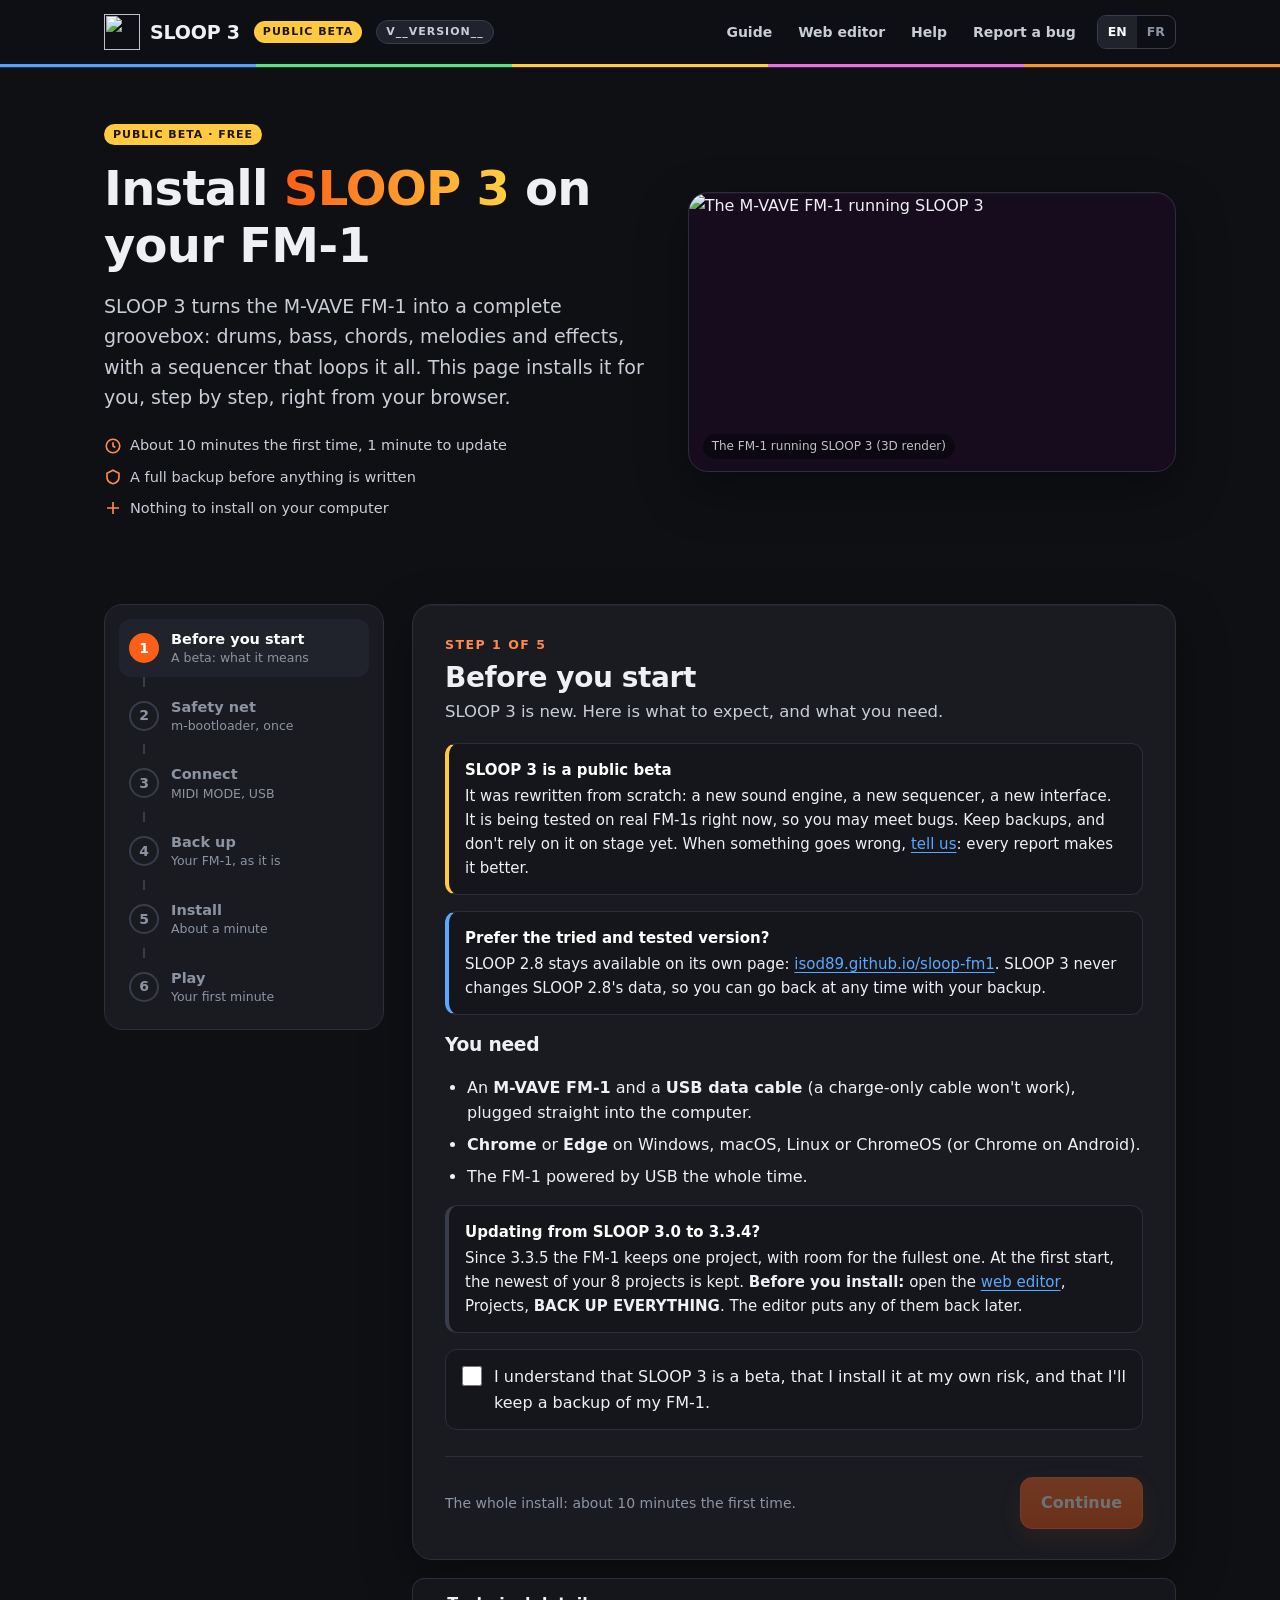
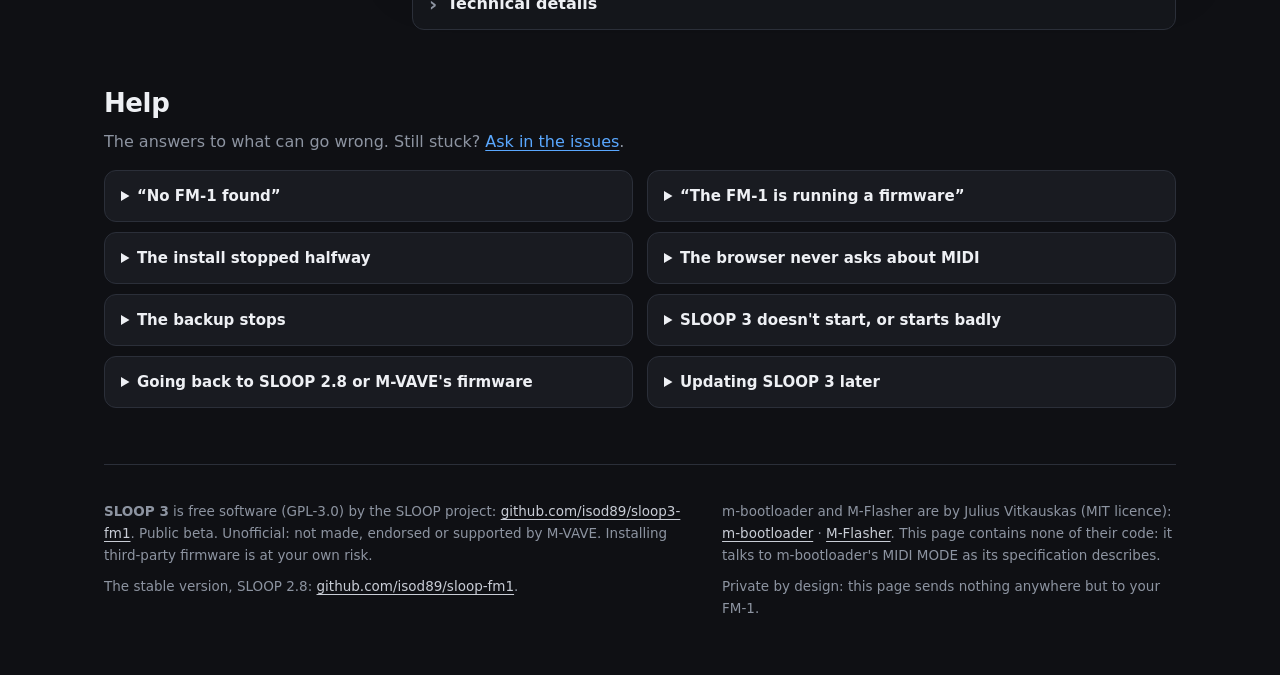
==== commit 915b54f6: "SLOOP 3.3.7: the first testers' serious reports - The tracks kept together: a pattern chosen for eve" ====
--- a/web/installer.tmpl.html
+++ b/web/installer.tmpl.html
@@ -3,7 +3,7 @@
 <title>Install SLOOP 3 · public beta · M-VAVE FM-1</title>
 <meta name="description" content="Install SLOOP 3, the free groovebox firmware for the M-VAVE FM-1, from your browser in a few guided steps.">
 <meta name="theme-color" content="#0f1014">
-<link rel="icon" href="[data-uri]">
+<link rel="icon" href="[data-uri]">
 <style>
 :root{--bg:#0f1014;--bg2:#14161b;--panel:#191b21;--panel2:#20232b;--line:#2b2f39;--line2:#383d49;--ink:#eef0f4;--ink2:#c9cdd6;--dim:#8d94a1;
 --acc:#fd5f18;--acc2:#ff8a4c;--ok:#3ddc84;--warn:#ffc940;--bad:#ff5d5d;--blue:#5aa8ff;--c1:#52a1ff;--c2:#52e67b;--c3:#ffcf40;--c4:#ec6ee1;--c5:#ff9229;
@@ -24,7 +24,7 @@
 .top{position:sticky;top:0;z-index:20;background:rgba(15,16,20,.86);backdrop-filter:saturate(1.4) blur(12px);-webkit-backdrop-filter:saturate(1.4) blur(12px);border-bottom:1px solid var(--line)}
 .top .wrap{display:flex;align-items:center;gap:14px;height:64px}
 .brand{display:flex;align-items:center;gap:10px;white-space:nowrap;color:var(--ink);text-decoration:none;font-weight:800;font-size:19px;letter-spacing:-.01em}
-.brand img{width:34px;height:34px}
+.brand img{width:36px;height:36px;object-fit:contain;flex:none}
 .badge{white-space:nowrap;display:inline-flex;align-items:center;font-size:11px;font-weight:800;letter-spacing:.09em;text-transform:uppercase;border-radius:999px;padding:3px 9px;line-height:1.4}
 .badge.beta{background:var(--warn);color:#1d1600}.badge.ver{background:var(--panel2);color:var(--ink2);border:1px solid var(--line2)}
 .top nav{margin-left:auto;display:flex;align-items:center;gap:4px}
@@ -161,7 +161,7 @@
 </style></head><body>
 
 <header class="top"><div class="wrap">
-<a class="brand" href="#top"><img src="[data-uri]" alt="">SLOOP 3</a>
+<a class="brand" href="#top"><img src="[data-uri]" alt="">SLOOP 3</a>
 <span class="badge beta" data-t="beta">Public beta</span><span class="badge ver">v__VERSION__</span>
 <nav aria-label="Links">
 <a class="opt" href="https://github.com/isod89/sloop3-fm1/blob/main/docs/GUIDE.md" data-t="navGuide">Guide</a>
@@ -262,7 +262,7 @@
 <p data-t="w2a">Download <code>fm1-uboot.fwsc</code> from the <a href="https://github.com/jvitkauskas/m-bootloader/releases/latest" target="_blank" rel="noopener">latest m-bootloader release</a>, open it in M-UPGRADE (close other MIDI apps first) and start the upgrade. It writes only the bootloader. If in doubt, prefer M-Flasher, which also makes the full backup.</p>
 </div>
 </div>
-<div class="note warn"><b data-t="mbWarnT">Good to know</b><ul data-t="mbWarnB"><li>Keep the power on while the bootloader is written.</li><li>Newer FM-1s may have another flash chip, the <b>UCUN UC25HQ80</b> (JEDEC <code>0xB36014</code>), on which m-bootloader is little tested. If M-Flasher reports it, read the <a href="https://github.com/jvitkauskas/m-bootloader#status">status notes</a> first.</li><li>M-VAVE's official updates put their own bootloader back: after one, do this step again.</li></ul></div>
+<div class="note warn"><b data-t="mbWarnT">Good to know</b><ul data-t="mbWarnB"><li>Keep the power on while the bootloader is written.</li><li>FM-1s sold since fall 2026 have another flash chip, the <b>UCUN UC25HQ80</b> (JEDEC <code>0xB36014</code>). m-bootloader has not been run on it yet, and one such unit did not start after it was installed. Use <b>M-Flasher 0.9.1 or newer</b>, which warns you, and make its backup first. SLOOP 3 accepts this chip, but it has not been tried on one yet either.</li><li>M-VAVE's official updates put their own bootloader back: after one, do this step again.</li></ul></div>
 <button class="btn" id="mbDone" data-t="mbDone">Done: I see the menu now</button>
 </div>
 <div class="foot"><button class="btn ghost" data-back="1" data-t="back">← Back</button><div class="right"><button class="btn primary" id="n2" disabled data-t="cont">Continue</button></div></div>
@@ -437,7 +437,7 @@
   w1e: 'Éteins et rallume le FM-1 en tenant <kbd>PLAY</kbd> : le menu apparaît.',
   w2tag: 'Autre possibilité · FM-1 avec le firmware de M-VAVE', w2T: 'Avec l\'application M-UPGRADE de M-VAVE',
   w2a: 'Télécharge <code>fm1-uboot.fwsc</code> depuis la <a href="https://github.com/jvitkauskas/m-bootloader/releases/latest" target="_blank" rel="noopener">dernière version de m-bootloader</a>, ouvre-le dans M-UPGRADE (ferme d\'abord les autres applis MIDI) et lance la mise à jour. Seul le bootloader est écrit. Dans le doute, préfère M-Flasher, qui fait aussi la sauvegarde complète.',
-  mbWarnT: 'Bon à savoir', mbWarnB: '<li>Garde l\'alimentation pendant l\'écriture du bootloader.</li><li>Les FM-1 récents peuvent avoir une autre puce flash, la <b>UCUN UC25HQ80</b> (JEDEC <code>0xB36014</code>), sur laquelle m-bootloader est peu testé. Si M-Flasher l\'indique, lis d\'abord les <a href="https://github.com/jvitkauskas/m-bootloader#status">notes d\'état</a>.</li><li>Les mises à jour officielles de M-VAVE remettent leur propre bootloader : après l\'une d\'elles, refais cette étape.</li>',
+  mbWarnT: 'Bon à savoir', mbWarnB: '<li>Garde l\'alimentation pendant l\'écriture du bootloader.</li><li>Les FM-1 vendus depuis l\'automne 2026 ont une autre puce flash, la <b>UCUN UC25HQ80</b> (JEDEC <code>0xB36014</code>). m-bootloader n\'a pas encore tourné dessus, et un de ces FM-1 n\'a pas redémarré après son installation. Utilise <b>M-Flasher 0.9.1 ou plus récent</b>, qui te prévient, et fais d\'abord sa sauvegarde. SLOOP 3 accepte cette puce, mais n\'a pas encore été essayé dessus non plus.</li><li>Les mises à jour officielles de M-VAVE remettent leur propre bootloader : après l\'une d\'elles, refais cette étape.</li>',
   mbDone: 'C\'est fait : je vois le menu',
   h3: 'Connecte ton FM-1', s3: 'Démarre le FM-1 en MIDI MODE, branche-le, et laisse la page le trouver.',
   c1: 'Éteins le FM-1, puis rallume-le en tenant <kbd>PLAY</kbd>.', c2: 'Dans le menu, choisis <b>MIDI MODE</b> avec <kbd>OCT-</kbd> / <kbd>OCT+</kbd>, puis appuie sur <kbd>PLAY</kbd>. L\'écran demande de brancher l\'USB.',
@@ -607,14 +607,28 @@
   if (inp) inp.onmidimessage = null;
   out = o; inp = i; inp.onmidimessage = onMsg;
 }
-const port = (re) => [[...midi.outputs.values()].find(p => re.test(p.name) && p.state !== 'disconnected'), [...midi.inputs.values()].find(p => re.test(p.name) && p.state !== 'disconnected')];
-function tryPort() {
-  const [o, i] = port(/FM-1 Update/i);
-  if (!o || !i) return false;
-  attach(o, i);
-  state = 'asking'; clearTimeout(hintT); show('err3', false); show('waiting', false); say(T.found + out.name + T.reading);
-  out.send(frame(0x12, []));
-  setTimeout(() => { if (state === 'asking') { state = 'waiting'; problem('err3', T.noans, T.noansFix); } }, 3000);
+/* m-bootloader's MIDI MODE: "FM-1 Update" until 2.2; from 2.3 it answers as M-VAVE's update loaders do,
+ * "ota-FM-1_900". Each port that may be it is asked who it is (0x12): the one that says MBOOT is used */
+const UPD = /FM-1 Update|ota-FM-1/i;
+function candidates() {
+  const outs = [...midi.outputs.values()].filter(p => UPD.test(p.name) && p.state !== 'disconnected');
+  const ins = [...midi.inputs.values()].filter(p => UPD.test(p.name) && p.state !== 'disconnected');
+  return outs.map(o => [o, ins.find(i => i.name === o.name) || ins[0]]).filter(x => x[1]);
+}
+let probing = false;
+async function tryPort() {
+  const cs = candidates();
+  if (!cs.length || probing) return cs.length > 0;
+  probing = true;
+  for (const [o, i] of cs) {
+    attach(o, i);
+    state = 'asking'; clearTimeout(hintT); show('err3', false); show('waiting', false); say(T.found + out.name + T.reading);
+    out.send(frame(0x12, []));
+    for (let w = 0; w < 30 && state === 'asking'; w++) await new Promise(r => setTimeout(r, 50));
+    if (state !== 'asking') { probing = false; return true; }          /* (it answered: ready, or refused) */
+  }
+  probing = false;
+  state = 'waiting'; show('waiting', true); problem('err3', T.noans, T.noansFix);
   return true;
 }
 $('con').onclick = async () => {
@@ -622,15 +636,15 @@
     if (!navigator.requestMIDIAccess) { problem('err3', T.nomidi, ''); return; }
     try { midi = midi || await navigator.requestMIDIAccess({ sysex: true }); }
     catch (e) { problem('err3', T.denied, T.deniedFix); return; }
-    if (tryPort()) return;
+    if (await tryPort()) return;
     state = 'waiting'; show('waiting', true); show('device', false); show('err3', false);
     const st = $('status'); st.textContent = ''; st.className = 'status';
     const names = () => [...midi.outputs.values()].map(p => p.name);
-    const firmware = () => names().some(n => /SLOOP|Felucca|CRITICAL|FM-1|ota-/i.test(n) && !/FM-1 Update/i.test(n));
+    const firmware = () => names().some(n => /SLOOP|Felucca|CRITICAL|FM-1/i.test(n) && !UPD.test(n));
     if (firmware()) problem('err3', T.running, T.runningFix);
     clearTimeout(hintT);
     hintT = setTimeout(() => { if (state === 'waiting' && !firmware()) problem('err3', fmt(T.noport, { n: names().join(', ') || '—' }), T.noportFix); }, 8000);
-    midi.onstatechange = () => { if (state === 'waiting') setTimeout(() => { if (state === 'waiting' && !tryPort() && firmware()) problem('err3', T.running, T.runningFix); }, 400); };
+    midi.onstatechange = () => { if (state === 'waiting') setTimeout(async () => { if (state === 'waiting' && !(await tryPort()) && firmware()) problem('err3', T.running, T.runningFix); }, 400); };
   } catch (err) { problem('err3', T.err + err.message, ''); }
 };
 /* ---------------------------------------------------------------- keeping the screen on, the tab in front */
